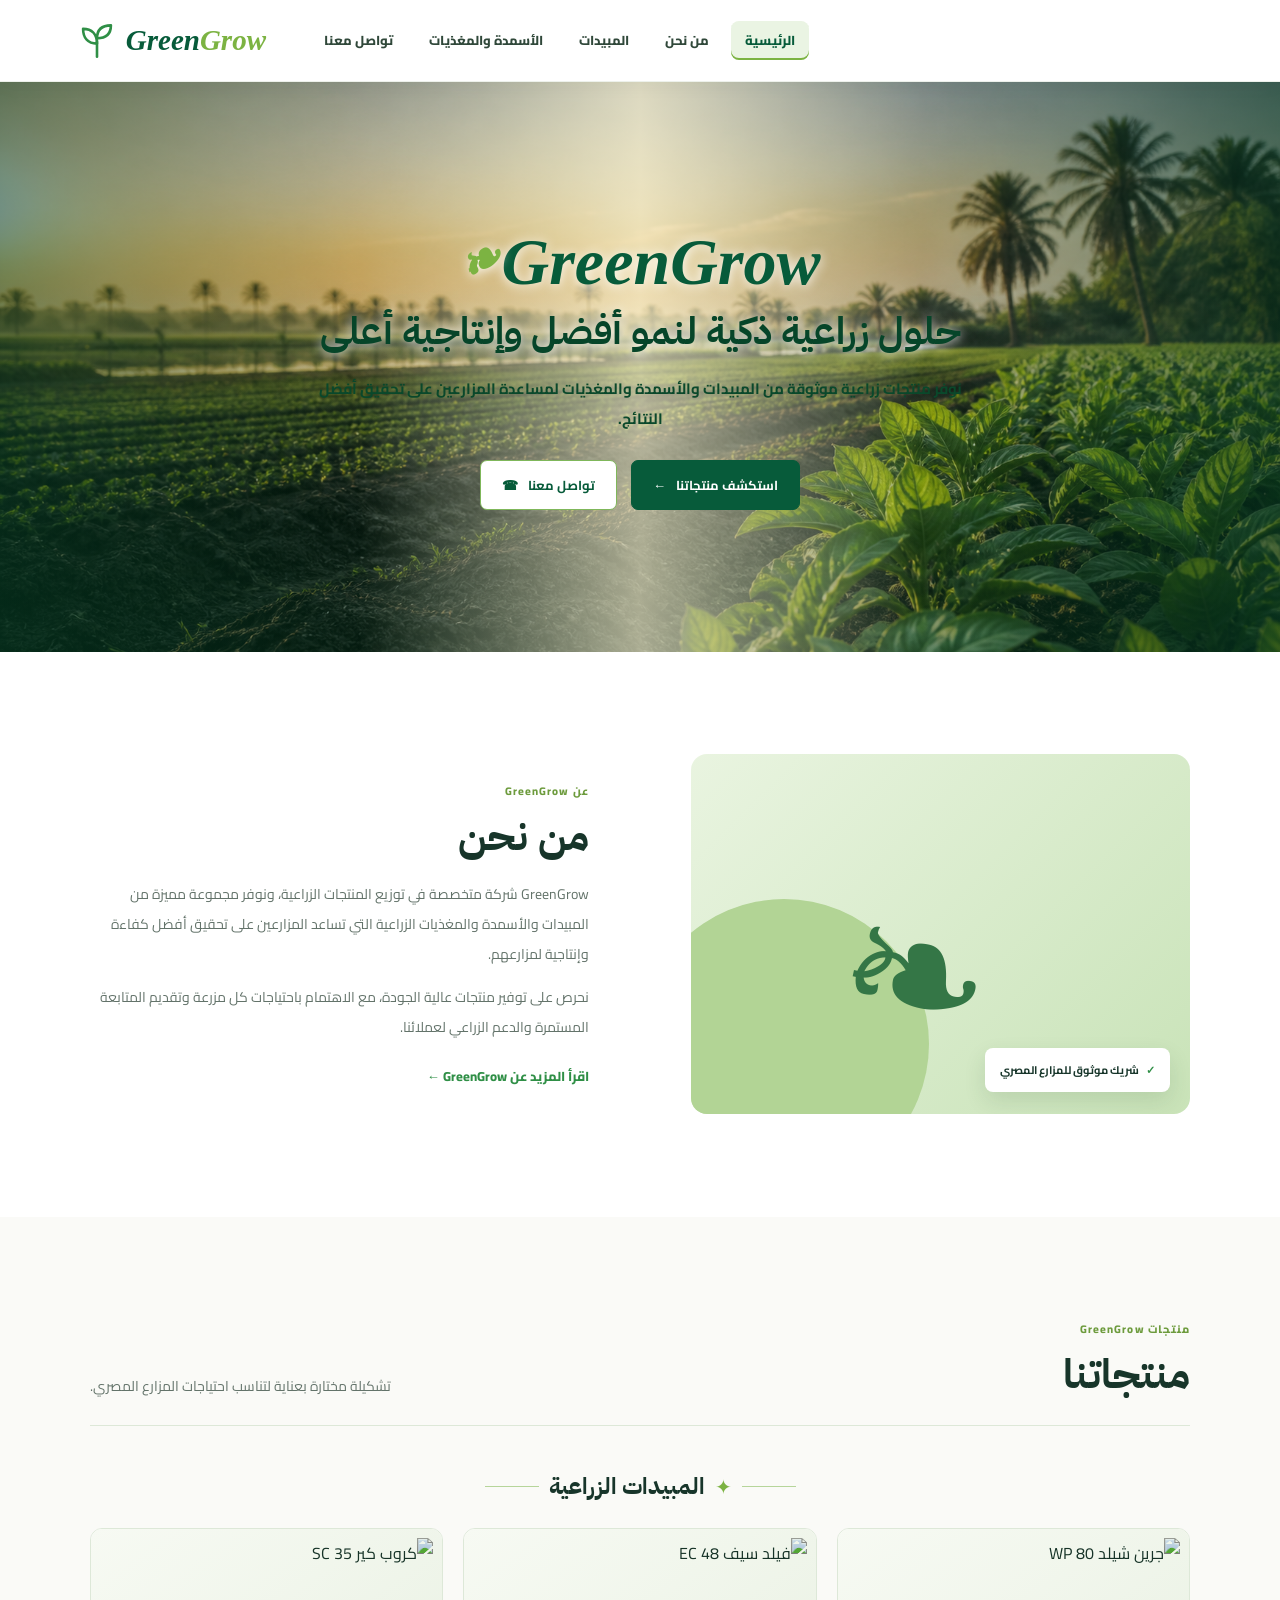
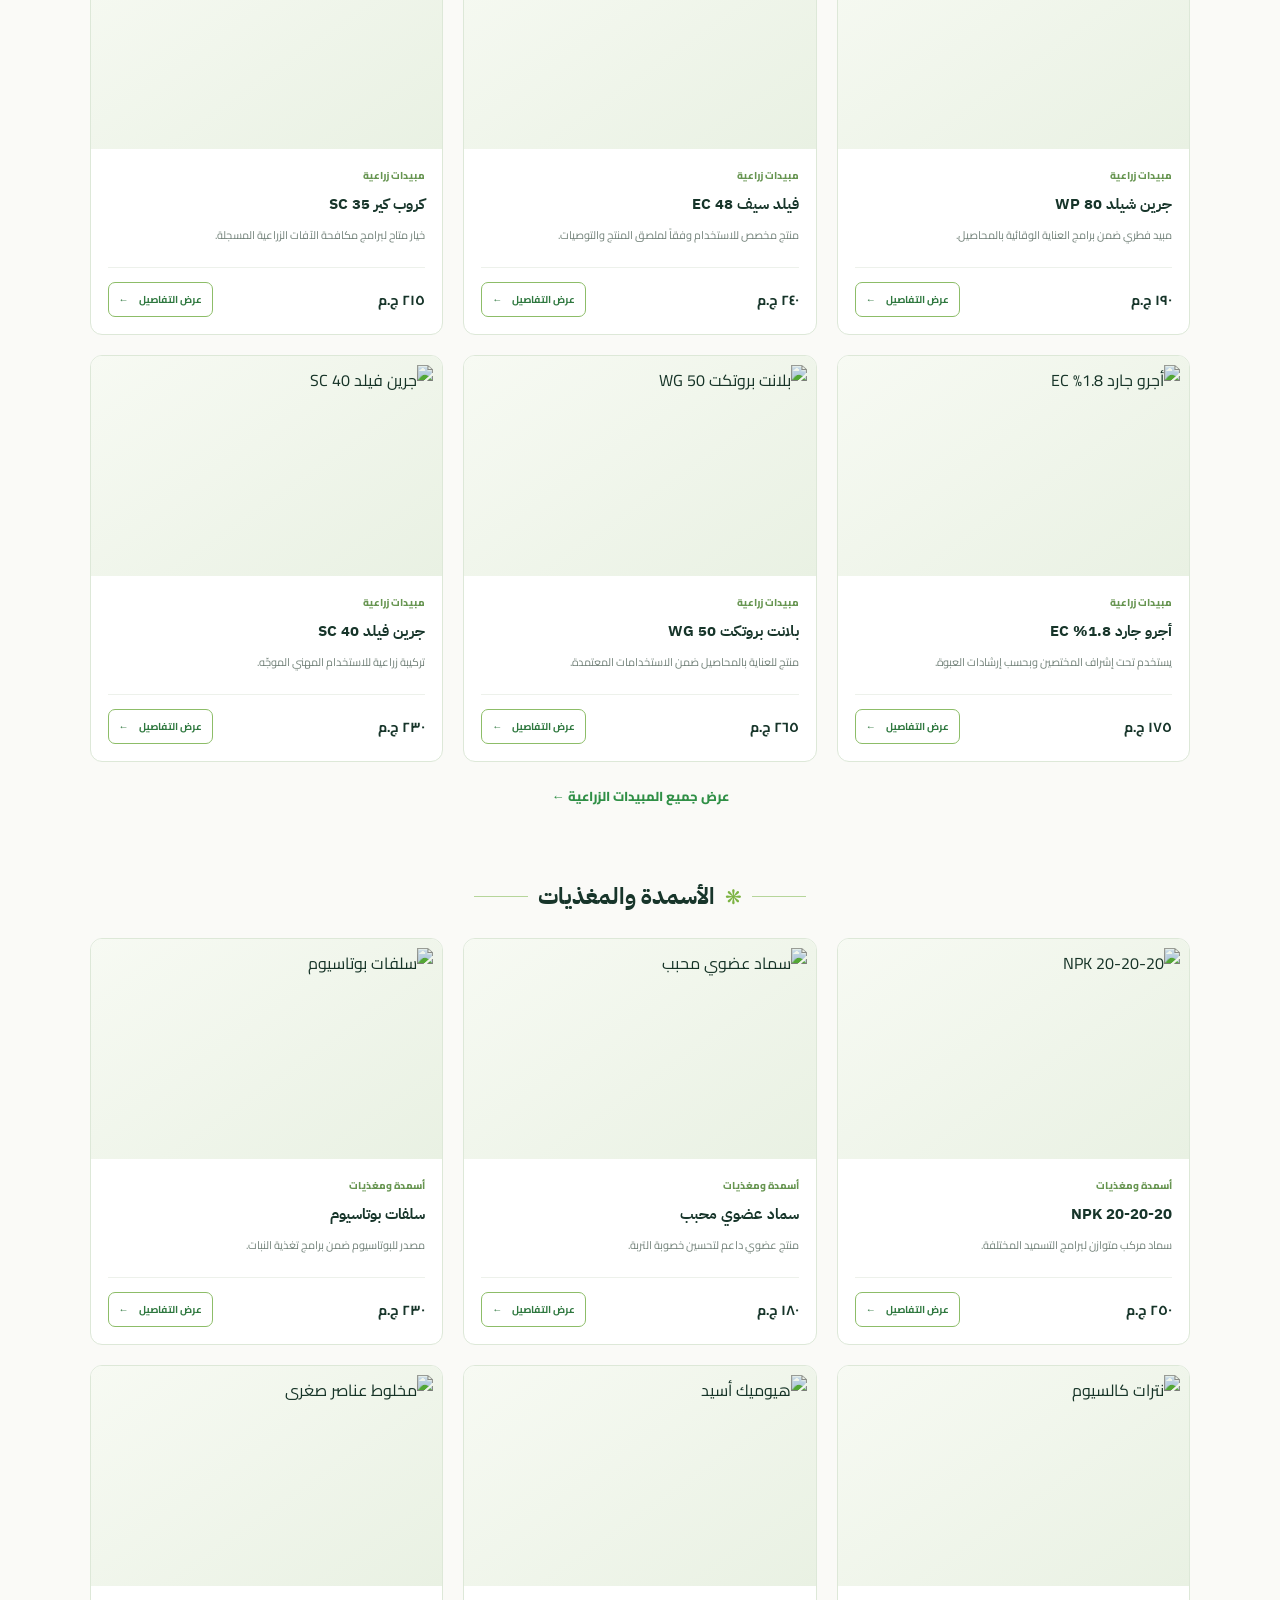
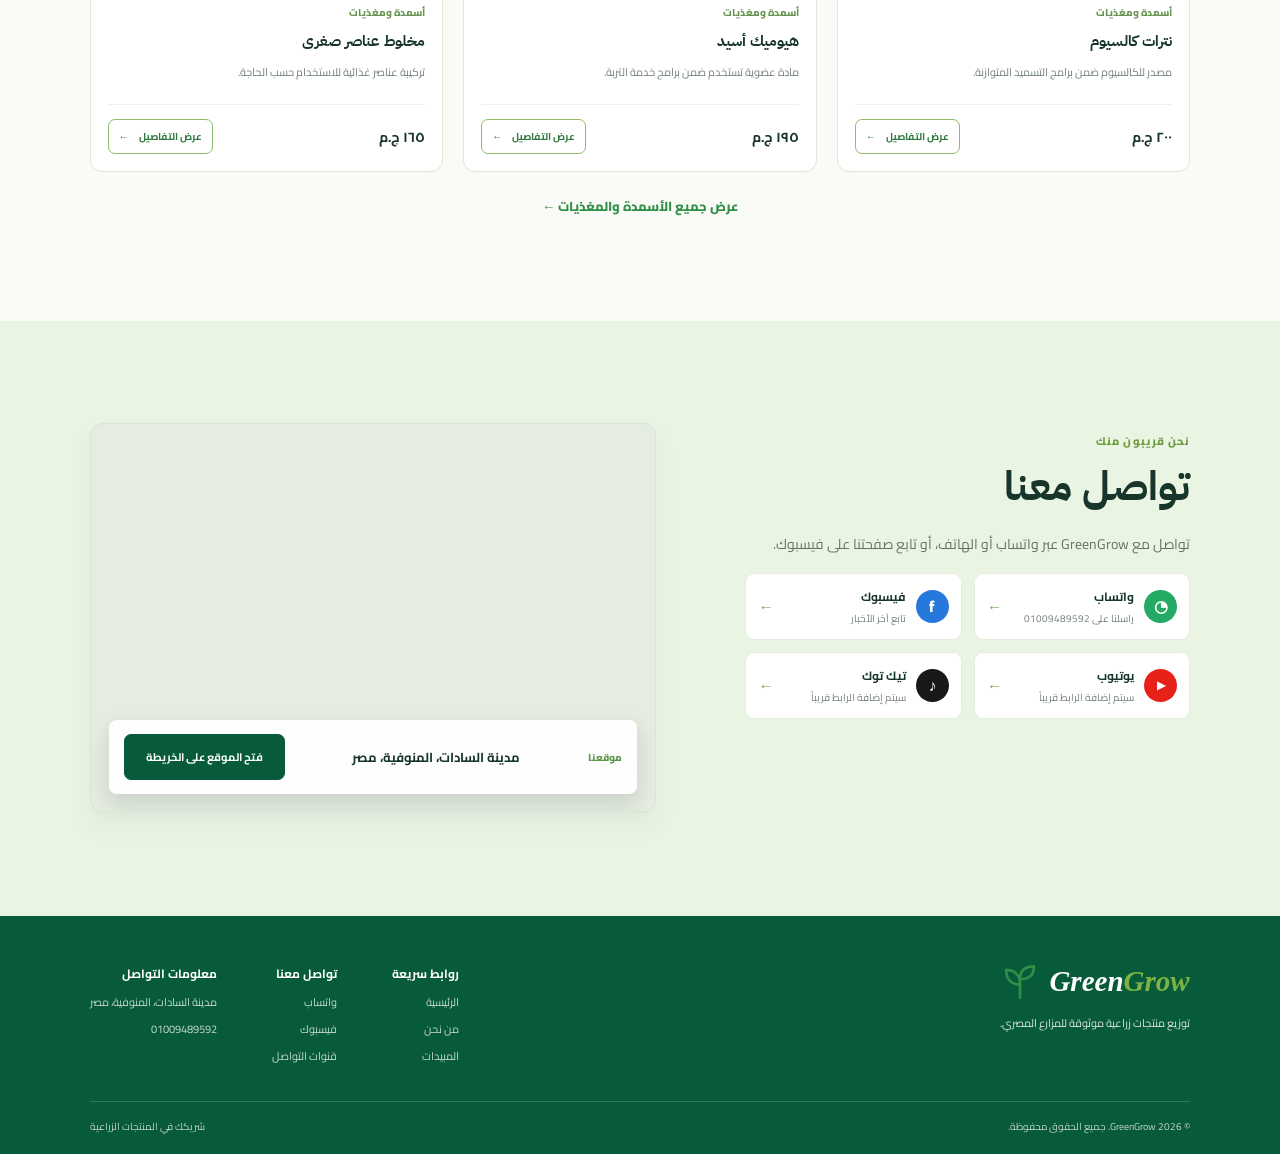
==== index.html @ 561675c6 "Add files via upload" ====
<!doctype html>
<html lang="ar" dir="rtl">
<head>
  <meta charset="UTF-8" /><meta name="viewport" content="width=device-width, initial-scale=1.0" />
  <title>GreenGrow | حلول زراعية موثوقة</title>
  <link rel="preconnect" href="https://fonts.googleapis.com" /><link rel="preconnect" href="https://fonts.gstatic.com" crossorigin />
  <link href="https://fonts.googleapis.com/css2?family=Cairo:wght@400;500;600;700;800&family=IBM+Plex+Sans+Arabic:wght@600;700&display=swap" rel="stylesheet" />
  <link rel="stylesheet" href="styles.css" />
</head>
<body>
  <header class="site-header" id="home">
    <a class="logo" href="#home" aria-label="GreenGrow الرئيسية"><svg viewBox="0 0 46 46" aria-hidden="true"><path d="M23 41V23"/><path d="M23 26C12 26 7 19 7 9c10 0 16 6 16 17Z"/><path d="M23 20c0-10 6-15 16-15 0 10-6 15-16 15Z"/></svg><span>Green<span>Grow</span></span></a>
    <nav id="mainNav" aria-label="التنقل الرئيسي"><a href="index.html">الرئيسية</a><a href="about.html">من نحن</a><a href="pesticides.html">المبيدات</a><a href="fertilizers.html">الأسمدة والمغذيات</a><a href="contact.html">تواصل معنا</a></nav>
    <button class="menu-toggle" id="menuToggle" aria-label="فتح القائمة" aria-expanded="false"><i></i><i></i><i></i></button>
  </header>

  <main>
    <section class="hero" aria-labelledby="heroTitle"><div class="hero-overlay"></div><div class="hero-content"><div class="hero-brand"><span>❧</span><bdi>GreenGrow</bdi></div><h1 id="heroTitle">حلول زراعية ذكية لنمو أفضل وإنتاجية أعلى</h1><p>نوفر منتجات زراعية موثوقة من المبيدات والأسمدة والمغذيات لمساعدة المزارعين على تحقيق أفضل النتائج.</p><div class="hero-actions"><a class="primary-button" href="#products">استكشف منتجاتنا <span>←</span></a><a class="secondary-button" href="#contact">تواصل معنا <span>☎</span></a></div></div></section>

    <section class="about section" id="about"><div class="about-art"><div class="circle"></div><div class="plant-icon">❧</div><div class="about-note"><span>✓</span> شريك موثوق للمزارع المصري</div></div><div class="about-copy"><p class="kicker">عن GreenGrow</p><h2>من نحن</h2><p>GreenGrow شركة متخصصة في توزيع المنتجات الزراعية، ونوفر مجموعة مميزة من المبيدات والأسمدة والمغذيات الزراعية التي تساعد المزارعين على تحقيق أفضل كفاءة وإنتاجية لمزارعهم.</p><p>نحرص على توفير منتجات عالية الجودة، مع الاهتمام باحتياجات كل مزرعة وتقديم المتابعة المستمرة والدعم الزراعي لعملائنا.</p><a class="inline-link" href="about.html">اقرأ المزيد عن GreenGrow ←</a></div></section>

    <section class="products section" id="products"><div class="section-intro"><div><p class="kicker">منتجات GreenGrow</p><h2>منتجاتنا</h2></div><p>تشكيلة مختارة بعناية لتناسب احتياجات المزارع المصري.</p></div>
      <div class="category-title" id="pesticides"><span class="title-mark">✦</span><div><h3>المبيدات الزراعية</h3><p>خيارات متاحة للعناية بالمحاصيل ضمن الاستخدامات المسجلة.</p></div></div><div class="product-grid" id="pesticideGrid"></div><a class="category-link" href="pesticides.html">عرض جميع المبيدات الزراعية ←</a>
      <div class="category-title fertilizer-title" id="fertilizers"><span class="title-mark">❋</span><div><h3>الأسمدة والمغذيات</h3><p>منتجات لتغذية النبات ودعم برامج التسميد.</p></div></div><div class="product-grid" id="fertilizerGrid"></div><a class="category-link" href="fertilizers.html">عرض جميع الأسمدة والمغذيات ←</a>
    </section>

    <section class="contact section" id="contact"><div class="contact-copy"><p class="kicker">نحن قريبون منك</p><h2>تواصل معنا</h2><p>تواصل مع GreenGrow عبر واتساب أو الهاتف، أو تابع صفحتنا على فيسبوك.</p><div class="social-list"><a href="https://wa.me/201009489592" target="_blank" rel="noopener" aria-label="واتساب"><span class="social-icon whatsapp">◔</span><div><strong>واتساب</strong><small>راسلنا على 01009489592</small></div><b>←</b></a><a href="https://www.facebook.com/sayed.mahmoud.157897" target="_blank" rel="noopener" aria-label="فيسبوك"><span class="social-icon facebook">f</span><div><strong>فيسبوك</strong><small>تابع آخر الأخبار</small></div><b>←</b></a><a href="contact.html" aria-label="يوتيوب"><span class="social-icon youtube">▶</span><div><strong>يوتيوب</strong><small>سيتم إضافة الرابط قريباً</small></div><b>←</b></a><a href="contact.html" aria-label="تيك توك"><span class="social-icon tiktok">♪</span><div><strong>تيك توك</strong><small>سيتم إضافة الرابط قريباً</small></div><b>←</b></a></div></div>
      <div class="map-wrap"><div class="map-grid"></div><div class="map-pin">●</div><div class="map-card"><span>موقعنا</span><strong>مدينة السادات، المنوفية، مصر</strong><a href="https://maps.app.goo.gl/howxdxTs5r5gGwE48" target="_blank" rel="noopener">عرض موقعنا على الخريطة ←</a></div></div>
    </section>
  </main>
  <footer><div class="footer-main"><div><a class="logo logo-footer" href="#home"><svg viewBox="0 0 46 46" aria-hidden="true"><path d="M23 41V23"/><path d="M23 26C12 26 7 19 7 9c10 0 16 6 16 17Z"/><path d="M23 20c0-10 6-15 16-15 0 10-6 15-16 15Z"/></svg><span>Green<span>Grow</span></span></a><p>توزيع منتجات زراعية موثوقة للمزارع المصري.</p></div><div class="footer-links"><div><strong>روابط سريعة</strong><a href="index.html">الرئيسية</a><a href="about.html">من نحن</a><a href="pesticides.html">المبيدات</a></div><div><strong>تواصل معنا</strong><a href="https://wa.me/201009489592" target="_blank" rel="noopener">واتساب</a><a href="https://www.facebook.com/sayed.mahmoud.157897" target="_blank" rel="noopener">فيسبوك</a><a href="contact.html">قنوات التواصل</a></div><div><strong>معلومات التواصل</strong><span>مدينة السادات، المنوفية، مصر</span><a href="tel:01009489592">01009489592</a></div></div></div><div class="footer-bottom">© 2026 GreenGrow. جميع الحقوق محفوظة.<span>شريكك في المنتجات الزراعية</span></div></footer>
  <script src="app.js"></script>
</body></html>
---- styles.css ----
:root{--primary:#075B3A;--secondary:#2F8F46;--accent:#7CB342;--light:#EAF4E3;--bg:#FAFAF7;--text:#17352A;--muted:#63736A;--border:#DDE8D8;--white:#fff}*{box-sizing:border-box}html{scroll-behavior:smooth}body{margin:0;background:var(--bg);color:var(--text);font-family:Cairo,sans-serif;overflow-x:hidden}.site-header{position:sticky;top:0;z-index:30;display:flex;direction:ltr;align-items:center;min-height:82px;padding:0 clamp(20px,6vw,92px);background:#fff;border-bottom:1px solid #edf1eb;box-shadow:0 4px 18px #12381b0a}.logo{display:flex;direction:ltr;align-items:center;gap:9px;flex-shrink:0;color:var(--primary);font:700 29px Georgia,serif;font-style:italic;text-decoration:none}.logo>span>span{color:var(--accent)}.logo svg{width:40px;height:40px;fill:none;stroke:var(--secondary);stroke-width:3;stroke-linecap:round;stroke-linejoin:round}nav{display:flex;direction:rtl;align-items:center;gap:8px;margin-right:auto;margin-left:44px}nav a{display:block;padding:10px 14px;border-radius:8px;color:#30483a;text-decoration:none;font-size:13px;font-weight:800;white-space:nowrap;line-height:1.5;transition:background .2s ease,color .2s ease,box-shadow .2s ease}nav a:hover,nav a.active{background:var(--light);color:var(--primary);box-shadow:inset 0 -2px 0 var(--accent)}.menu-toggle{display:none;margin-right:auto;border:0;background:transparent;padding:8px;cursor:pointer}.menu-toggle i{display:block;width:25px;height:2px;margin:5px;background:var(--primary)}.hero{min-height:570px;position:relative;isolation:isolate;display:grid;place-items:center;padding:72px 20px;background:url('hero-field.png') center/cover no-repeat;text-align:center}.hero-overlay{position:absolute;inset:0;z-index:-1;background:linear-gradient(90deg,#063b238f 0%,#0f452322 28%,#fff9d6a8 50%,#0f452322 72%,#063b238f 100%),linear-gradient(0deg,#063b2354,transparent 65%)}.hero-content{max-width:790px}.hero-brand{display:flex;direction:ltr;align-items:center;justify-content:center;color:var(--primary);font:700 66px Georgia,serif;font-style:italic;text-shadow:0 1px 12px #fff;margin-bottom:4px}.hero-brand span{font-size:50px;line-height:1;color:var(--accent);transform:rotate(-28deg)}h1,h2,h3,h4{font-family:"IBM Plex Sans Arabic",Cairo,sans-serif}.hero h1{max-width:720px;margin:0 auto;color:#064529;font-size:clamp(28px,3vw,39px);line-height:1.45;text-shadow:0 1px 12px #ffffff}.hero p{max-width:650px;margin:14px auto 26px;color:#0a482b;font-size:15px;line-height:2;font-weight:700}.hero-actions{display:flex;flex-wrap:wrap;justify-content:center;gap:14px}.primary-button,.secondary-button,.detail-button,.map-button{display:inline-flex;align-items:center;justify-content:center;gap:10px;border-radius:7px;padding:12px 21px;font:700 13px Cairo,sans-serif;text-decoration:none;transition:transform .2s ease,background .2s ease,box-shadow .2s ease}.primary-button,.map-button{background:var(--primary);color:#fff;border:1px solid var(--primary)}.primary-button:hover,.map-button:hover{background:var(--secondary);border-color:var(--secondary);transform:translateY(-2px);box-shadow:0 8px 18px #075b3a29}.secondary-button{background:#fff;color:var(--primary);border:1px solid #7fb75a}.secondary-button:hover{background:var(--light)}.section{padding:clamp(62px,8vw,105px) clamp(20px,7vw,106px)}.about{display:grid;grid-template-columns:minmax(0,1fr) minmax(0,1fr);gap:clamp(36px,8vw,120px);align-items:center;background:#fff}.about-art{height:360px;position:relative;overflow:hidden;border-radius:16px;background:linear-gradient(135deg,#e9f4e0,#c9e3b8)}.circle{position:absolute;width:290px;height:290px;bottom:-75px;left:-52px;border-radius:50%;background:#b2d495}.plant-icon{position:absolute;top:48px;left:30%;color:#347646;font-size:180px;transform:rotate(12deg)}.about-note{position:absolute;right:20px;bottom:22px;padding:12px 15px;border-radius:8px;background:#fff;box-shadow:0 9px 22px #1c43201f;font-size:11px;font-weight:700}.about-note span{color:var(--secondary);margin-left:5px}.kicker{margin:0 0 9px;color:#6d9b3d;font-size:11px;font-weight:800;letter-spacing:.1em}.about h2,.section-intro h2,.contact h2{margin:0 0 16px;font-size:clamp(32px,3.2vw,43px);line-height:1.3}.about-copy{max-width:600px}.about-copy>p:not(.kicker),.section-intro>p,.contact-copy>p:not(.kicker){margin:0 0 13px;color:var(--muted);font-size:14px;line-height:2.15}.inline-link,.category-link{display:block;width:max-content;margin-top:22px;color:var(--secondary);font-size:13px;font-weight:800;text-decoration:none}.products{background:var(--bg)}.section-intro{display:flex;align-items:end;justify-content:space-between;gap:35px;padding-bottom:24px;margin-bottom:42px;border-bottom:1px solid var(--border)}.section-intro h2{margin:0}.section-intro>p{max-width:360px;margin:0}.category-title{display:flex;align-items:center;justify-content:center;gap:10px;margin:0 0 23px;text-align:center}.category-title:before,.category-title:after{content:"";width:54px;height:1px;background:#b6d59a}.title-mark{color:var(--accent);font-size:20px}.category-title h3{margin:0;font-size:23px}.category-title p{display:none}.fertilizer-title{margin-top:70px}.product-grid{display:grid;grid-template-columns:repeat(3,minmax(0,1fr));gap:20px}.product-card{height:100%;display:flex;flex-direction:column;overflow:hidden;border:1px solid var(--border);border-radius:12px;background:#fff;transition:transform .2s ease,box-shadow .2s ease}.product-card:hover{transform:translateY(-4px);box-shadow:0 15px 34px #17352a16}.product-visual{height:220px;flex:0 0 220px;display:grid;place-items:center;overflow:hidden;background:linear-gradient(145deg,#f7faf3,#e9f1e3)}.product-visual img{display:block;width:100%;height:100%;padding:9px;object-fit:contain;mix-blend-mode:multiply;transition:transform .2s ease}.product-card:hover .product-visual img{transform:scale(1.035)}.product-content{flex:1;display:flex;flex-direction:column;padding:17px}.product-content small{color:#679551;font-size:10px;font-weight:800}.product-content h4{min-height:27px;margin:7px 0 6px;font-size:15px;line-height:1.7}.product-content p{min-height:42px;margin:0;color:#718078;font-size:11px;line-height:1.85}.product-footer{display:flex;align-items:center;justify-content:space-between;gap:10px;margin-top:auto;padding-top:14px;border-top:1px solid #edf1eb}.product-footer strong{font-size:14px;white-space:nowrap}.detail-button{padding:7px 10px;border:1px solid #8dbd68;background:#fff;color:#2f783f;font-size:10px;white-space:nowrap}.detail-button:hover{background:var(--light)}.category-link{margin:22px auto 0}.contact{display:grid;grid-template-columns:minmax(0,.88fr) minmax(0,1.12fr);gap:clamp(36px,7vw,100px);align-items:stretch;background:var(--light)}.contact-copy{padding:8px 0}.social-list{display:grid;grid-template-columns:1fr 1fr;gap:12px}.social-list a,.social-list-placeholder{display:flex;align-items:center;gap:10px;min-height:64px;padding:11px 12px;border:1px solid #e5ede1;border-radius:9px;background:#fff;color:var(--text);text-decoration:none;transition:transform .2s ease,box-shadow .2s ease}.social-list a:hover{transform:translateY(-2px);box-shadow:0 8px 18px #16432616}.social-list div,.social-list-placeholder div{display:grid;gap:1px;flex:1}.social-list strong,.social-list-placeholder strong{font-size:12px}.social-list small,.social-list-placeholder small{font-size:10px;color:#758179}.social-list b{color:#74a760;font-size:15px}.social-icon{width:33px;height:33px;flex:0 0 33px;display:grid;place-items:center;border-radius:50%;color:#fff;font-size:16px;font-weight:800}.whatsapp{background:#25aa65}.facebook{background:#2678dd}.youtube{background:#e62118;font-size:11px}.tiktok{background:#181818}.phone{background:#356d51}.social-list-placeholder{opacity:.76}.map-wrap{position:relative;min-height:390px;overflow:hidden;border:1px solid #d7e6d0;border-radius:13px;background:#e5ece1;box-shadow:0 12px 26px #17352a0d}.map-wrap iframe{position:absolute;inset:0;width:100%;height:100%;border:0;filter:saturate(.82) contrast(.96)}.map-grid,.map-pin{display:none}.map-card{position:absolute;z-index:1;right:18px;bottom:18px;left:18px;display:flex;align-items:center;justify-content:space-between;gap:14px;padding:14px 15px;border-radius:8px;background:#fffffff0;box-shadow:0 9px 22px #17352a24}.map-card span{display:block;color:#5d9547;font-size:10px;font-weight:800}.map-card strong{display:block;font-size:13px}.map-card a{font-size:11px;white-space:nowrap}.page-hero{padding:70px 7%;background:#eff6e8;text-align:center}.page-hero h1{margin:0;font-size:42px}.page-hero p{margin:10px auto 0;color:var(--muted);font-size:13px}.catalog{min-height:500px}.about-page{min-height:510px}.contact-page{min-height:520px}footer{padding:46px clamp(20px,7vw,106px) 18px;background:var(--primary);color:#dce9dd}.footer-main{display:flex;justify-content:space-between;gap:45px;padding-bottom:35px}.logo-footer{color:#fff}.footer-main>div:first-child>p{font-size:11px}.footer-links{display:flex;gap:55px}.footer-links div{display:flex;flex-direction:column;gap:7px}.footer-links strong{color:#fff;font-size:12px}.footer-links a,.footer-links span{color:#c7d9ca;font-size:11px;text-decoration:none}.footer-bottom{display:flex;justify-content:space-between;padding-top:15px;border-top:1px solid #ffffff2b;color:#c2d5c3;font-size:10px}@media(max-width:960px){nav{gap:3px;margin-left:18px}.product-grid{grid-template-columns:repeat(2,minmax(0,1fr))}.section{padding-right:6%;padding-left:6%}}@media(max-width:760px){.site-header{min-height:68px;padding:0 5%}.logo{font-size:25px}.logo svg{width:35px;height:35px}.menu-toggle{display:block}nav{display:none}nav.open{position:absolute;top:68px;right:0;left:0;display:flex;flex-direction:column;align-items:stretch;gap:4px;margin:0;padding:12px 5%;background:#fff;box-shadow:0 12px 22px #17352a14}nav.open a{width:100%;padding:11px 14px}.hero{min-height:510px;padding:52px 6%}.hero-brand{font-size:52px}.hero h1{font-size:30px}.hero p{max-width:520px;font-size:13px;line-height:1.95}.about,.contact{grid-template-columns:1fr;gap:35px}.about-art{height:285px;order:2}.about-copy{order:1}.contact-copy{padding:0}.map-wrap{min-height:350px}.footer-main{flex-direction:column;gap:30px}.footer-links{gap:35px}.section-intro{align-items:start;flex-direction:column;gap:10px}.section-intro>p{max-width:560px}.page-hero{padding:55px 5%}.page-hero h1{font-size:35px}}@media(max-width:430px){.section{padding:55px 5%}.hero{min-height:480px;padding:42px 5%}.hero-brand{font-size:43px}.hero h1{font-size:26px}.hero-actions{gap:9px}.primary-button,.secondary-button{padding:11px 14px;font-size:11px}.product-grid,.social-list{grid-template-columns:1fr}.product-visual{height:205px;flex-basis:205px}.map-card{align-items:flex-start;flex-direction:column}.footer-links{flex-wrap:wrap;gap:25px}.footer-links div{min-width:42%}.footer-bottom{display:block;line-height:2}.footer-bottom span{display:block}}
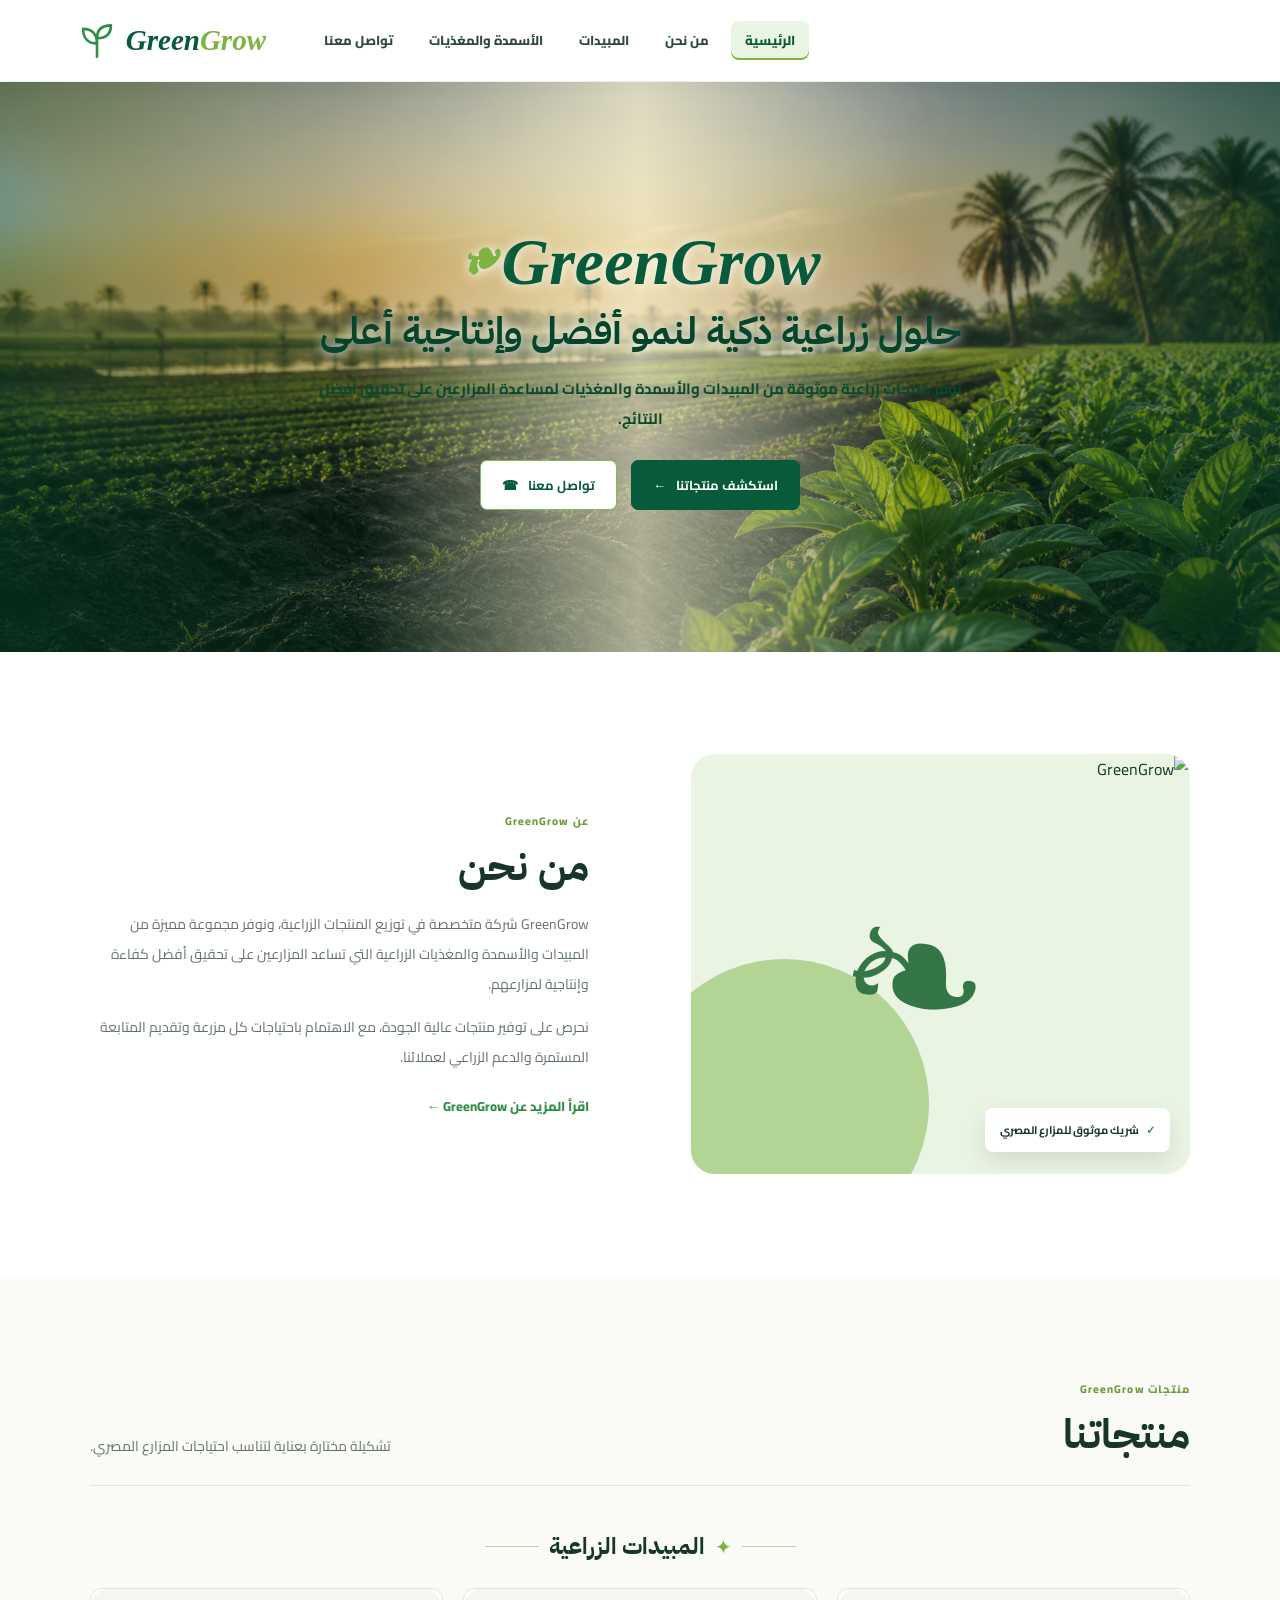
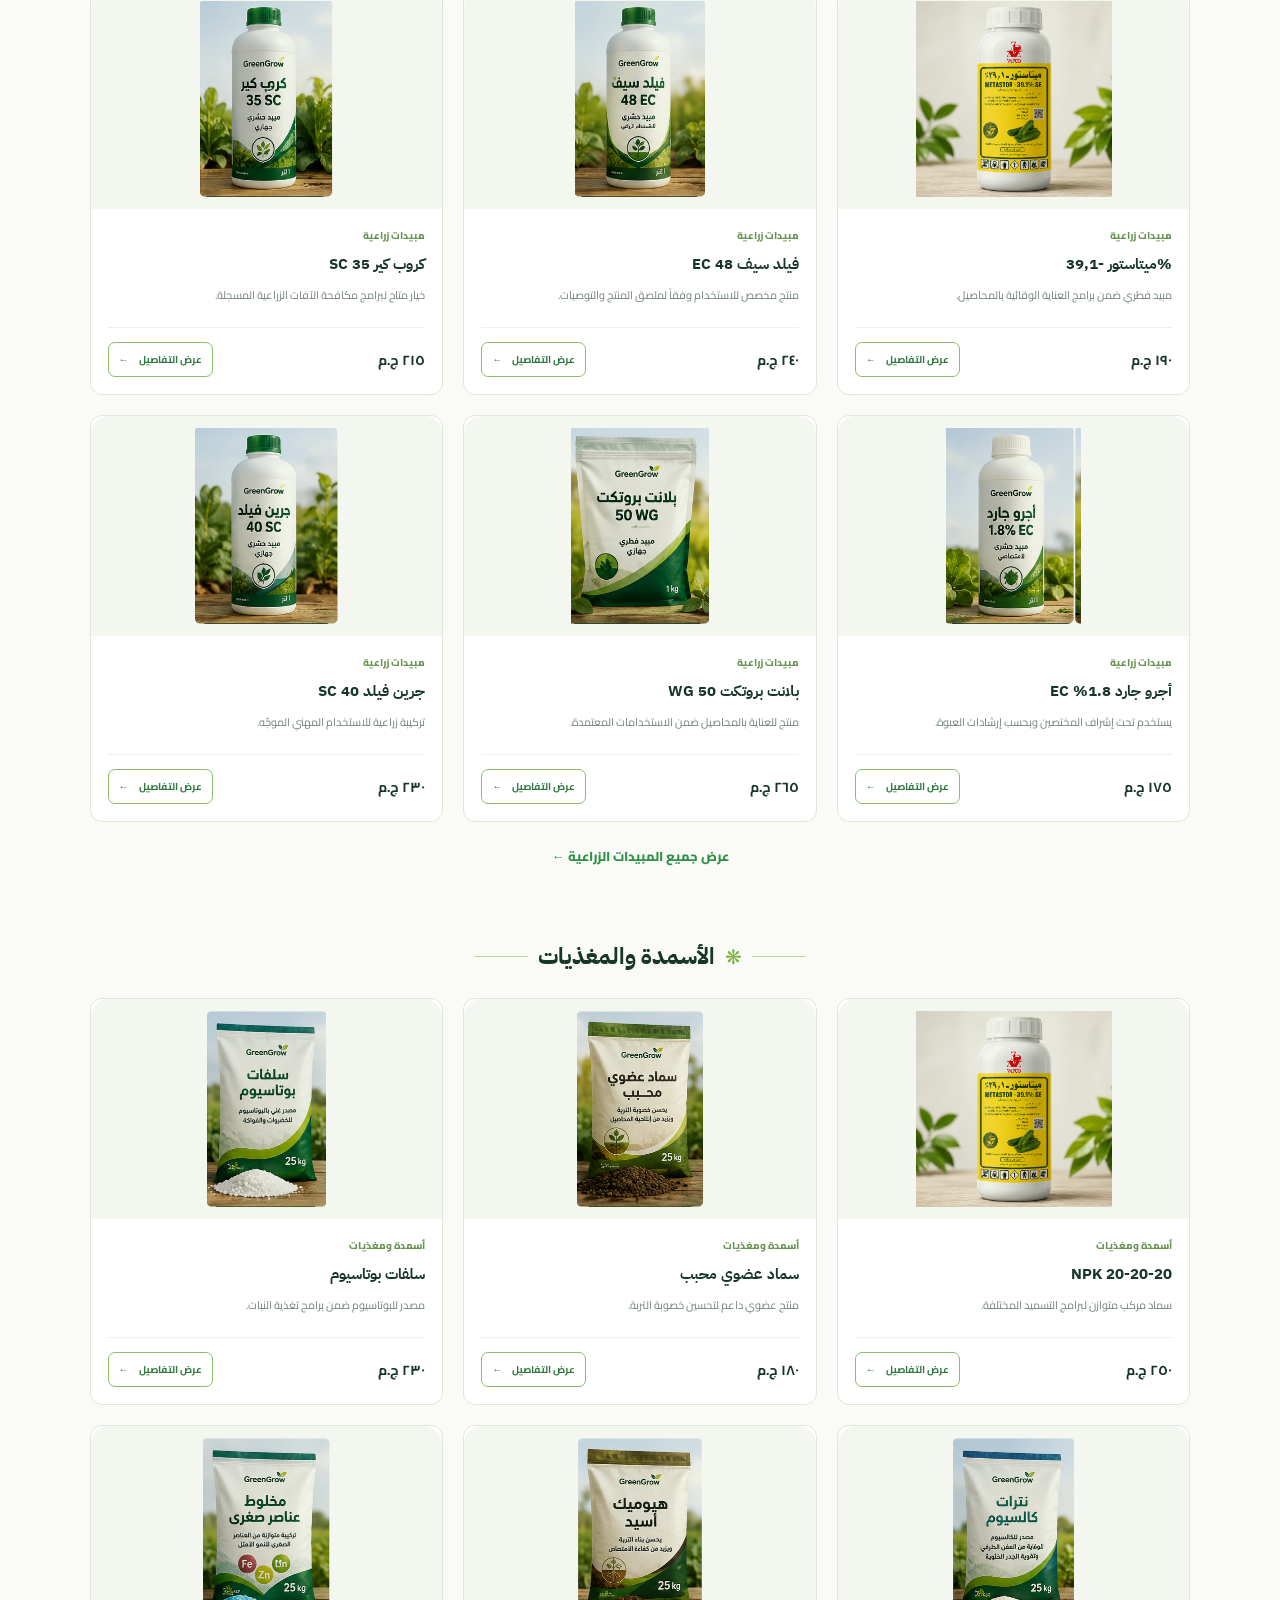
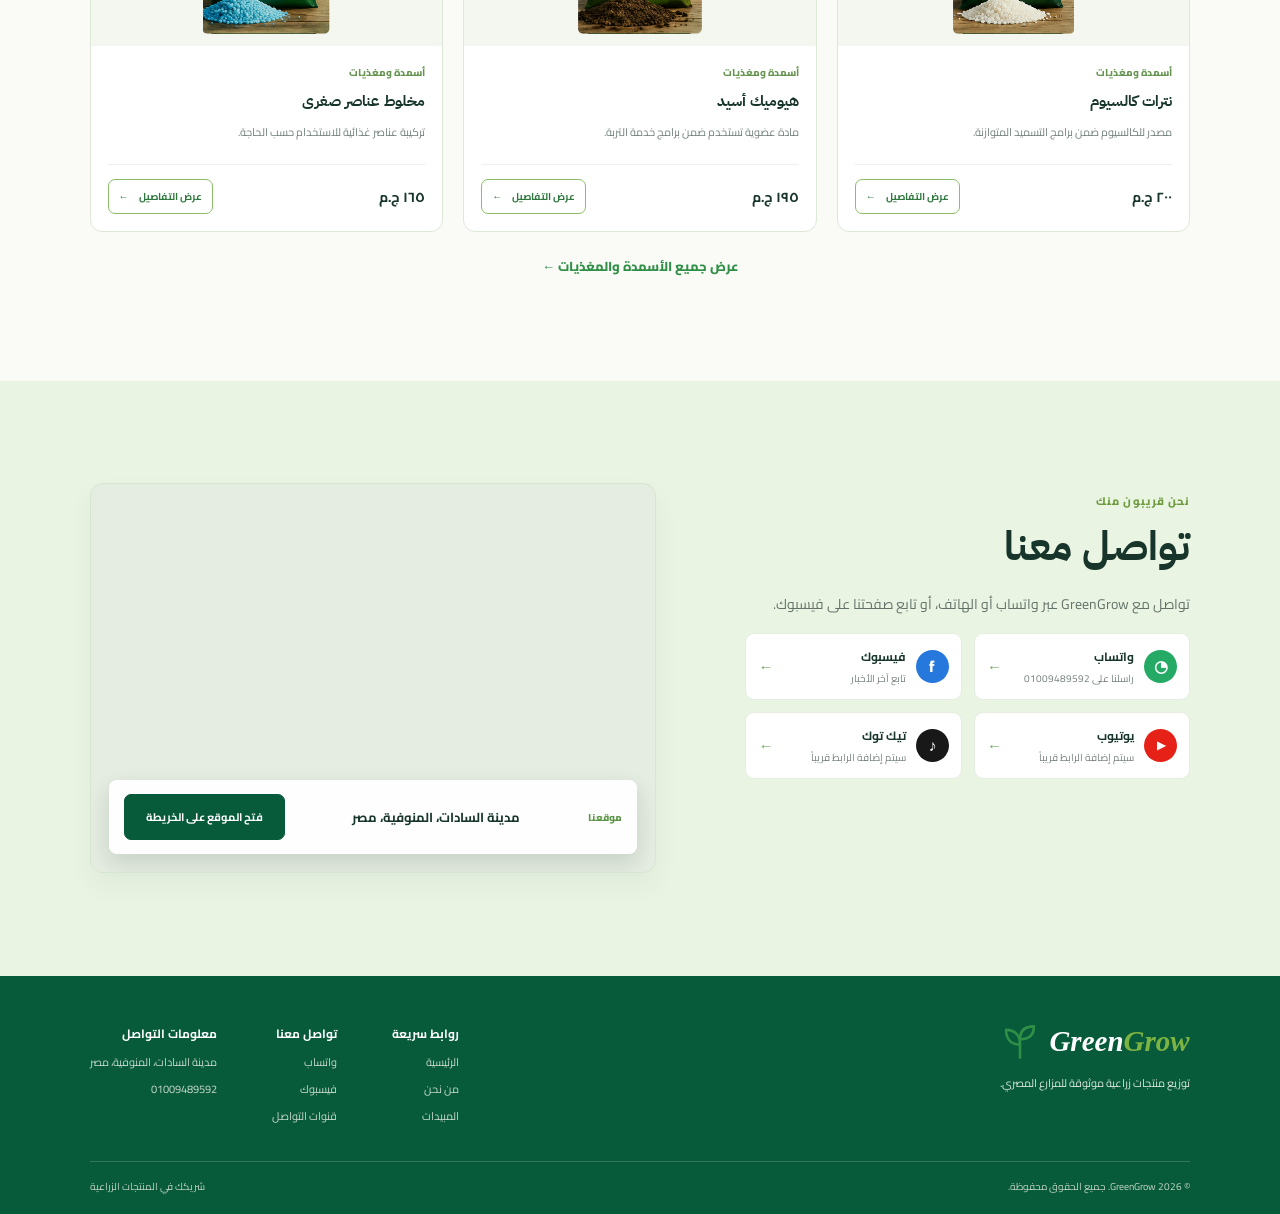
==== commit 1b0ea01a: "Update index.html" ====
--- a/index.html
+++ b/index.html
@@ -17,7 +17,7 @@
   <main>
     <section class="hero" aria-labelledby="heroTitle"><div class="hero-overlay"></div><div class="hero-content"><div class="hero-brand"><span>❧</span><bdi>GreenGrow</bdi></div><h1 id="heroTitle">حلول زراعية ذكية لنمو أفضل وإنتاجية أعلى</h1><p>نوفر منتجات زراعية موثوقة من المبيدات والأسمدة والمغذيات لمساعدة المزارعين على تحقيق أفضل النتائج.</p><div class="hero-actions"><a class="primary-button" href="#products">استكشف منتجاتنا <span>←</span></a><a class="secondary-button" href="#contact">تواصل معنا <span>☎</span></a></div></div></section>
 
-    <section class="about section" id="about"><div class="about-art"><div class="circle"></div><div class="plant-icon">❧</div><div class="about-note"><span>✓</span> شريك موثوق للمزارع المصري</div></div><div class="about-copy"><p class="kicker">عن GreenGrow</p><h2>من نحن</h2><p>GreenGrow شركة متخصصة في توزيع المنتجات الزراعية، ونوفر مجموعة مميزة من المبيدات والأسمدة والمغذيات الزراعية التي تساعد المزارعين على تحقيق أفضل كفاءة وإنتاجية لمزارعهم.</p><p>نحرص على توفير منتجات عالية الجودة، مع الاهتمام باحتياجات كل مزرعة وتقديم المتابعة المستمرة والدعم الزراعي لعملائنا.</p><a class="inline-link" href="about.html">اقرأ المزيد عن GreenGrow ←</a></div></section>
+    <section class="about section" id="about"><div class="about-art"> <img src="assets/about-image.png" alt="GreenGrow"><div class="circle"></div><div class="plant-icon">❧</div><div class="about-note"><span>✓</span> شريك موثوق للمزارع المصري</div></div><div class="about-copy"><p class="kicker">عن GreenGrow</p><h2>من نحن</h2><p>GreenGrow شركة متخصصة في توزيع المنتجات الزراعية، ونوفر مجموعة مميزة من المبيدات والأسمدة والمغذيات الزراعية التي تساعد المزارعين على تحقيق أفضل كفاءة وإنتاجية لمزارعهم.</p><p>نحرص على توفير منتجات عالية الجودة، مع الاهتمام باحتياجات كل مزرعة وتقديم المتابعة المستمرة والدعم الزراعي لعملائنا.</p><a class="inline-link" href="about.html">اقرأ المزيد عن GreenGrow ←</a></div></section>
 
     <section class="products section" id="products"><div class="section-intro"><div><p class="kicker">منتجات GreenGrow</p><h2>منتجاتنا</h2></div><p>تشكيلة مختارة بعناية لتناسب احتياجات المزارع المصري.</p></div>
       <div class="category-title" id="pesticides"><span class="title-mark">✦</span><div><h3>المبيدات الزراعية</h3><p>خيارات متاحة للعناية بالمحاصيل ضمن الاستخدامات المسجلة.</p></div></div><div class="product-grid" id="pesticideGrid"></div><a class="category-link" href="pesticides.html">عرض جميع المبيدات الزراعية ←</a>
--- a/styles.css
+++ b/styles.css
@@ -1 +1,127 @@
 :root{--primary:#075B3A;--secondary:#2F8F46;--accent:#7CB342;--light:#EAF4E3;--bg:#FAFAF7;--text:#17352A;--muted:#63736A;--border:#DDE8D8;--white:#fff}*{box-sizing:border-box}html{scroll-behavior:smooth}body{margin:0;background:var(--bg);color:var(--text);font-family:Cairo,sans-serif;overflow-x:hidden}.site-header{position:sticky;top:0;z-index:30;display:flex;direction:ltr;align-items:center;min-height:82px;padding:0 clamp(20px,6vw,92px);background:#fff;border-bottom:1px solid #edf1eb;box-shadow:0 4px 18px #12381b0a}.logo{display:flex;direction:ltr;align-items:center;gap:9px;flex-shrink:0;color:var(--primary);font:700 29px Georgia,serif;font-style:italic;text-decoration:none}.logo>span>span{color:var(--accent)}.logo svg{width:40px;height:40px;fill:none;stroke:var(--secondary);stroke-width:3;stroke-linecap:round;stroke-linejoin:round}nav{display:flex;direction:rtl;align-items:center;gap:8px;margin-right:auto;margin-left:44px}nav a{display:block;padding:10px 14px;border-radius:8px;color:#30483a;text-decoration:none;font-size:13px;font-weight:800;white-space:nowrap;line-height:1.5;transition:background .2s ease,color .2s ease,box-shadow .2s ease}nav a:hover,nav a.active{background:var(--light);color:var(--primary);box-shadow:inset 0 -2px 0 var(--accent)}.menu-toggle{display:none;margin-right:auto;border:0;background:transparent;padding:8px;cursor:pointer}.menu-toggle i{display:block;width:25px;height:2px;margin:5px;background:var(--primary)}.hero{min-height:570px;position:relative;isolation:isolate;display:grid;place-items:center;padding:72px 20px;background:url('hero-field.png') center/cover no-repeat;text-align:center}.hero-overlay{position:absolute;inset:0;z-index:-1;background:linear-gradient(90deg,#063b238f 0%,#0f452322 28%,#fff9d6a8 50%,#0f452322 72%,#063b238f 100%),linear-gradient(0deg,#063b2354,transparent 65%)}.hero-content{max-width:790px}.hero-brand{display:flex;direction:ltr;align-items:center;justify-content:center;color:var(--primary);font:700 66px Georgia,serif;font-style:italic;text-shadow:0 1px 12px #fff;margin-bottom:4px}.hero-brand span{font-size:50px;line-height:1;color:var(--accent);transform:rotate(-28deg)}h1,h2,h3,h4{font-family:"IBM Plex Sans Arabic",Cairo,sans-serif}.hero h1{max-width:720px;margin:0 auto;color:#064529;font-size:clamp(28px,3vw,39px);line-height:1.45;text-shadow:0 1px 12px #ffffff}.hero p{max-width:650px;margin:14px auto 26px;color:#0a482b;font-size:15px;line-height:2;font-weight:700}.hero-actions{display:flex;flex-wrap:wrap;justify-content:center;gap:14px}.primary-button,.secondary-button,.detail-button,.map-button{display:inline-flex;align-items:center;justify-content:center;gap:10px;border-radius:7px;padding:12px 21px;font:700 13px Cairo,sans-serif;text-decoration:none;transition:transform .2s ease,background .2s ease,box-shadow .2s ease}.primary-button,.map-button{background:var(--primary);color:#fff;border:1px solid var(--primary)}.primary-button:hover,.map-button:hover{background:var(--secondary);border-color:var(--secondary);transform:translateY(-2px);box-shadow:0 8px 18px #075b3a29}.secondary-button{background:#fff;color:var(--primary);border:1px solid #7fb75a}.secondary-button:hover{background:var(--light)}.section{padding:clamp(62px,8vw,105px) clamp(20px,7vw,106px)}.about{display:grid;grid-template-columns:minmax(0,1fr) minmax(0,1fr);gap:clamp(36px,8vw,120px);align-items:center;background:#fff}.about-art{height:360px;position:relative;overflow:hidden;border-radius:16px;background:linear-gradient(135deg,#e9f4e0,#c9e3b8)}.circle{position:absolute;width:290px;height:290px;bottom:-75px;left:-52px;border-radius:50%;background:#b2d495}.plant-icon{position:absolute;top:48px;left:30%;color:#347646;font-size:180px;transform:rotate(12deg)}.about-note{position:absolute;right:20px;bottom:22px;padding:12px 15px;border-radius:8px;background:#fff;box-shadow:0 9px 22px #1c43201f;font-size:11px;font-weight:700}.about-note span{color:var(--secondary);margin-left:5px}.kicker{margin:0 0 9px;color:#6d9b3d;font-size:11px;font-weight:800;letter-spacing:.1em}.about h2,.section-intro h2,.contact h2{margin:0 0 16px;font-size:clamp(32px,3.2vw,43px);line-height:1.3}.about-copy{max-width:600px}.about-copy>p:not(.kicker),.section-intro>p,.contact-copy>p:not(.kicker){margin:0 0 13px;color:var(--muted);font-size:14px;line-height:2.15}.inline-link,.category-link{display:block;width:max-content;margin-top:22px;color:var(--secondary);font-size:13px;font-weight:800;text-decoration:none}.products{background:var(--bg)}.section-intro{display:flex;align-items:end;justify-content:space-between;gap:35px;padding-bottom:24px;margin-bottom:42px;border-bottom:1px solid var(--border)}.section-intro h2{margin:0}.section-intro>p{max-width:360px;margin:0}.category-title{display:flex;align-items:center;justify-content:center;gap:10px;margin:0 0 23px;text-align:center}.category-title:before,.category-title:after{content:"";width:54px;height:1px;background:#b6d59a}.title-mark{color:var(--accent);font-size:20px}.category-title h3{margin:0;font-size:23px}.category-title p{display:none}.fertilizer-title{margin-top:70px}.product-grid{display:grid;grid-template-columns:repeat(3,minmax(0,1fr));gap:20px}.product-card{height:100%;display:flex;flex-direction:column;overflow:hidden;border:1px solid var(--border);border-radius:12px;background:#fff;transition:transform .2s ease,box-shadow .2s ease}.product-card:hover{transform:translateY(-4px);box-shadow:0 15px 34px #17352a16}.product-visual{height:220px;flex:0 0 220px;display:grid;place-items:center;overflow:hidden;background:linear-gradient(145deg,#f7faf3,#e9f1e3)}.product-visual img{display:block;width:100%;height:100%;padding:9px;object-fit:contain;mix-blend-mode:multiply;transition:transform .2s ease}.product-card:hover .product-visual img{transform:scale(1.035)}.product-content{flex:1;display:flex;flex-direction:column;padding:17px}.product-content small{color:#679551;font-size:10px;font-weight:800}.product-content h4{min-height:27px;margin:7px 0 6px;font-size:15px;line-height:1.7}.product-content p{min-height:42px;margin:0;color:#718078;font-size:11px;line-height:1.85}.product-footer{display:flex;align-items:center;justify-content:space-between;gap:10px;margin-top:auto;padding-top:14px;border-top:1px solid #edf1eb}.product-footer strong{font-size:14px;white-space:nowrap}.detail-button{padding:7px 10px;border:1px solid #8dbd68;background:#fff;color:#2f783f;font-size:10px;white-space:nowrap}.detail-button:hover{background:var(--light)}.category-link{margin:22px auto 0}.contact{display:grid;grid-template-columns:minmax(0,.88fr) minmax(0,1.12fr);gap:clamp(36px,7vw,100px);align-items:stretch;background:var(--light)}.contact-copy{padding:8px 0}.social-list{display:grid;grid-template-columns:1fr 1fr;gap:12px}.social-list a,.social-list-placeholder{display:flex;align-items:center;gap:10px;min-height:64px;padding:11px 12px;border:1px solid #e5ede1;border-radius:9px;background:#fff;color:var(--text);text-decoration:none;transition:transform .2s ease,box-shadow .2s ease}.social-list a:hover{transform:translateY(-2px);box-shadow:0 8px 18px #16432616}.social-list div,.social-list-placeholder div{display:grid;gap:1px;flex:1}.social-list strong,.social-list-placeholder strong{font-size:12px}.social-list small,.social-list-placeholder small{font-size:10px;color:#758179}.social-list b{color:#74a760;font-size:15px}.social-icon{width:33px;height:33px;flex:0 0 33px;display:grid;place-items:center;border-radius:50%;color:#fff;font-size:16px;font-weight:800}.whatsapp{background:#25aa65}.facebook{background:#2678dd}.youtube{background:#e62118;font-size:11px}.tiktok{background:#181818}.phone{background:#356d51}.social-list-placeholder{opacity:.76}.map-wrap{position:relative;min-height:390px;overflow:hidden;border:1px solid #d7e6d0;border-radius:13px;background:#e5ece1;box-shadow:0 12px 26px #17352a0d}.map-wrap iframe{position:absolute;inset:0;width:100%;height:100%;border:0;filter:saturate(.82) contrast(.96)}.map-grid,.map-pin{display:none}.map-card{position:absolute;z-index:1;right:18px;bottom:18px;left:18px;display:flex;align-items:center;justify-content:space-between;gap:14px;padding:14px 15px;border-radius:8px;background:#fffffff0;box-shadow:0 9px 22px #17352a24}.map-card span{display:block;color:#5d9547;font-size:10px;font-weight:800}.map-card strong{display:block;font-size:13px}.map-card a{font-size:11px;white-space:nowrap}.page-hero{padding:70px 7%;background:#eff6e8;text-align:center}.page-hero h1{margin:0;font-size:42px}.page-hero p{margin:10px auto 0;color:var(--muted);font-size:13px}.catalog{min-height:500px}.about-page{min-height:510px}.contact-page{min-height:520px}footer{padding:46px clamp(20px,7vw,106px) 18px;background:var(--primary);color:#dce9dd}.footer-main{display:flex;justify-content:space-between;gap:45px;padding-bottom:35px}.logo-footer{color:#fff}.footer-main>div:first-child>p{font-size:11px}.footer-links{display:flex;gap:55px}.footer-links div{display:flex;flex-direction:column;gap:7px}.footer-links strong{color:#fff;font-size:12px}.footer-links a,.footer-links span{color:#c7d9ca;font-size:11px;text-decoration:none}.footer-bottom{display:flex;justify-content:space-between;padding-top:15px;border-top:1px solid #ffffff2b;color:#c2d5c3;font-size:10px}@media(max-width:960px){nav{gap:3px;margin-left:18px}.product-grid{grid-template-columns:repeat(2,minmax(0,1fr))}.section{padding-right:6%;padding-left:6%}}@media(max-width:760px){.site-header{min-height:68px;padding:0 5%}.logo{font-size:25px}.logo svg{width:35px;height:35px}.menu-toggle{display:block}nav{display:none}nav.open{position:absolute;top:68px;right:0;left:0;display:flex;flex-direction:column;align-items:stretch;gap:4px;margin:0;padding:12px 5%;background:#fff;box-shadow:0 12px 22px #17352a14}nav.open a{width:100%;padding:11px 14px}.hero{min-height:510px;padding:52px 6%}.hero-brand{font-size:52px}.hero h1{font-size:30px}.hero p{max-width:520px;font-size:13px;line-height:1.95}.about,.contact{grid-template-columns:1fr;gap:35px}.about-art{height:285px;order:2}.about-copy{order:1}.contact-copy{padding:0}.map-wrap{min-height:350px}.footer-main{flex-direction:column;gap:30px}.footer-links{gap:35px}.section-intro{align-items:start;flex-direction:column;gap:10px}.section-intro>p{max-width:560px}.page-hero{padding:55px 5%}.page-hero h1{font-size:35px}}@media(max-width:430px){.section{padding:55px 5%}.hero{min-height:480px;padding:42px 5%}.hero-brand{font-size:43px}.hero h1{font-size:26px}.hero-actions{gap:9px}.primary-button,.secondary-button{padding:11px 14px;font-size:11px}.product-grid,.social-list{grid-template-columns:1fr}.product-visual{height:205px;flex-basis:205px}.map-card{align-items:flex-start;flex-direction:column}.footer-links{flex-wrap:wrap;gap:25px}.footer-links div{min-width:42%}.footer-bottom{display:block;line-height:2}.footer-bottom span{display:block}}
+.product-visual {
+    height: 265px;
+    overflow: hidden;
+    background: #f3f7ef;
+    display: flex;
+    align-items: center;
+    justify-content: center;
+}
+
+.product-visual img {
+    width: 100%;
+    height: 100%;
+    object-fit: contain;
+    padding: 12px;
+    box-sizing: border-box;
+    display: block;
+}
+/* ================================
+   Product Images
+================================ */
+
+.product-visual {
+    height: 300px;
+    overflow: hidden;
+    background: #f3f7ef;
+    display: flex;
+    align-items: center;
+    justify-content: center;
+    border-radius: 18px 18px 0 0;
+}
+
+.product-visual img {
+    width: 100%;
+    height: 100%;
+    object-fit: contain;
+    padding: 12px;
+    display: block;
+}
+
+
+/* ================================
+   About Page Image
+================================ */
+
+.about-art {
+    position: relative;
+    overflow: hidden;
+    border-radius: 24px;
+    background: #eaf4e3;
+    min-height: 420px;
+    display: flex;
+    align-items: center;
+    justify-content: center;
+}
+
+.about-art img {
+    width: 100%;
+    height: 420px;
+    object-fit: cover;
+    display: block;
+    border-radius: 24px;
+}
+
+
+/* ================================
+   Mobile
+================================ */
+
+@media (max-width: 700px) {
+
+    .product-visual {
+        height: 250px;
+        border-radius: 14px 14px 0 0;
+    }
+
+    .product-visual img {
+        padding: 8px;
+    }
+
+    .about-art {
+        min-height: 300px;
+        border-radius: 18px;
+    }
+
+    .about-art img {
+        height: 300px;
+        border-radius: 18px;
+        object-fit: cover;
+    }
+    /* About page product image */
+
+.about-art {
+    position: relative;
+    overflow: hidden;
+    border-radius: 24px;
+    background: #eaf4e3;
+    min-height: 420px;
+    display: flex;
+    align-items: center;
+    justify-content: center;
+}
+
+.about-art img {
+    width: 100%;
+    height: 420px;
+    display: block;
+    object-fit: cover;
+    object-position: center;
+    border-radius: 24px;
+}
+
+/* Mobile */
+@media (max-width: 700px) {
+    .about-art {
+        min-height: 300px;
+        border-radius: 18px;
+    }
+
+    .about-art img {
+        height: 300px;
+        border-radius: 18px;
+        object-fit: cover;
+        object-position: center;
+    }
+}
+}
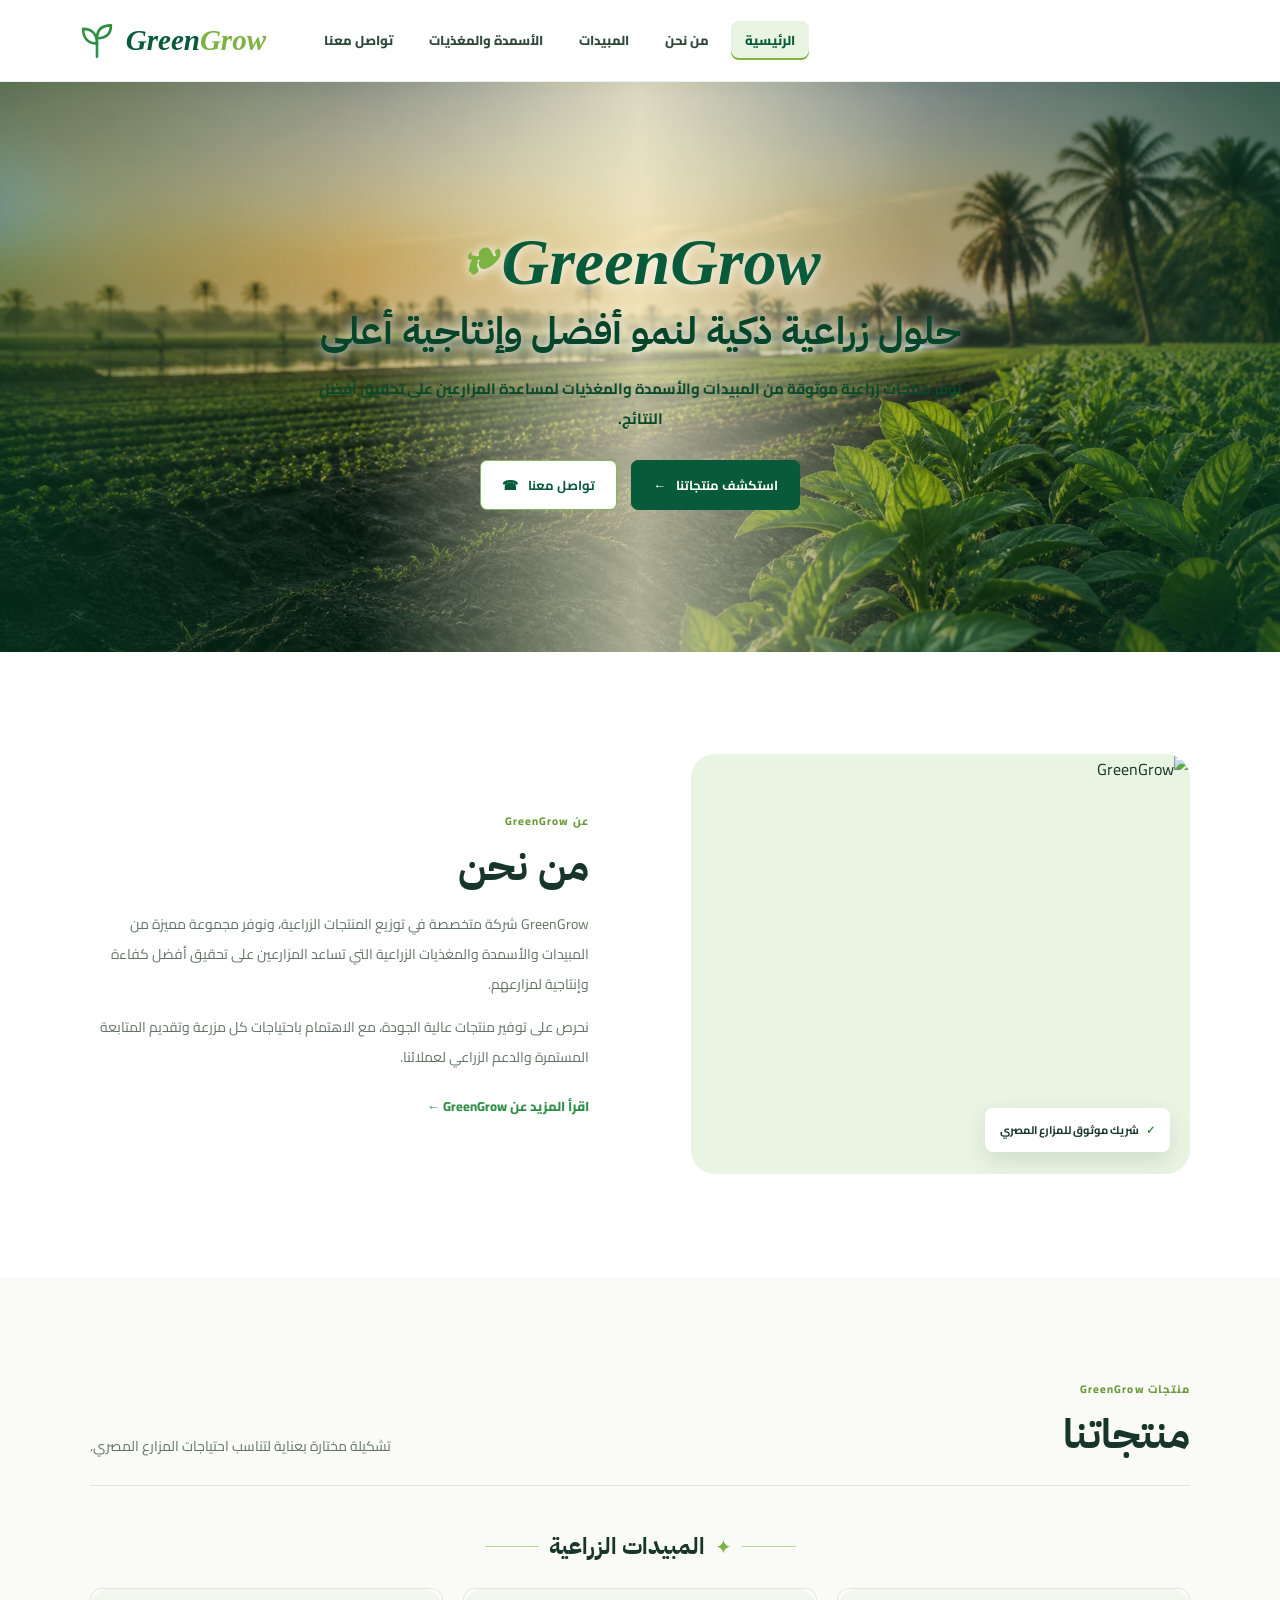
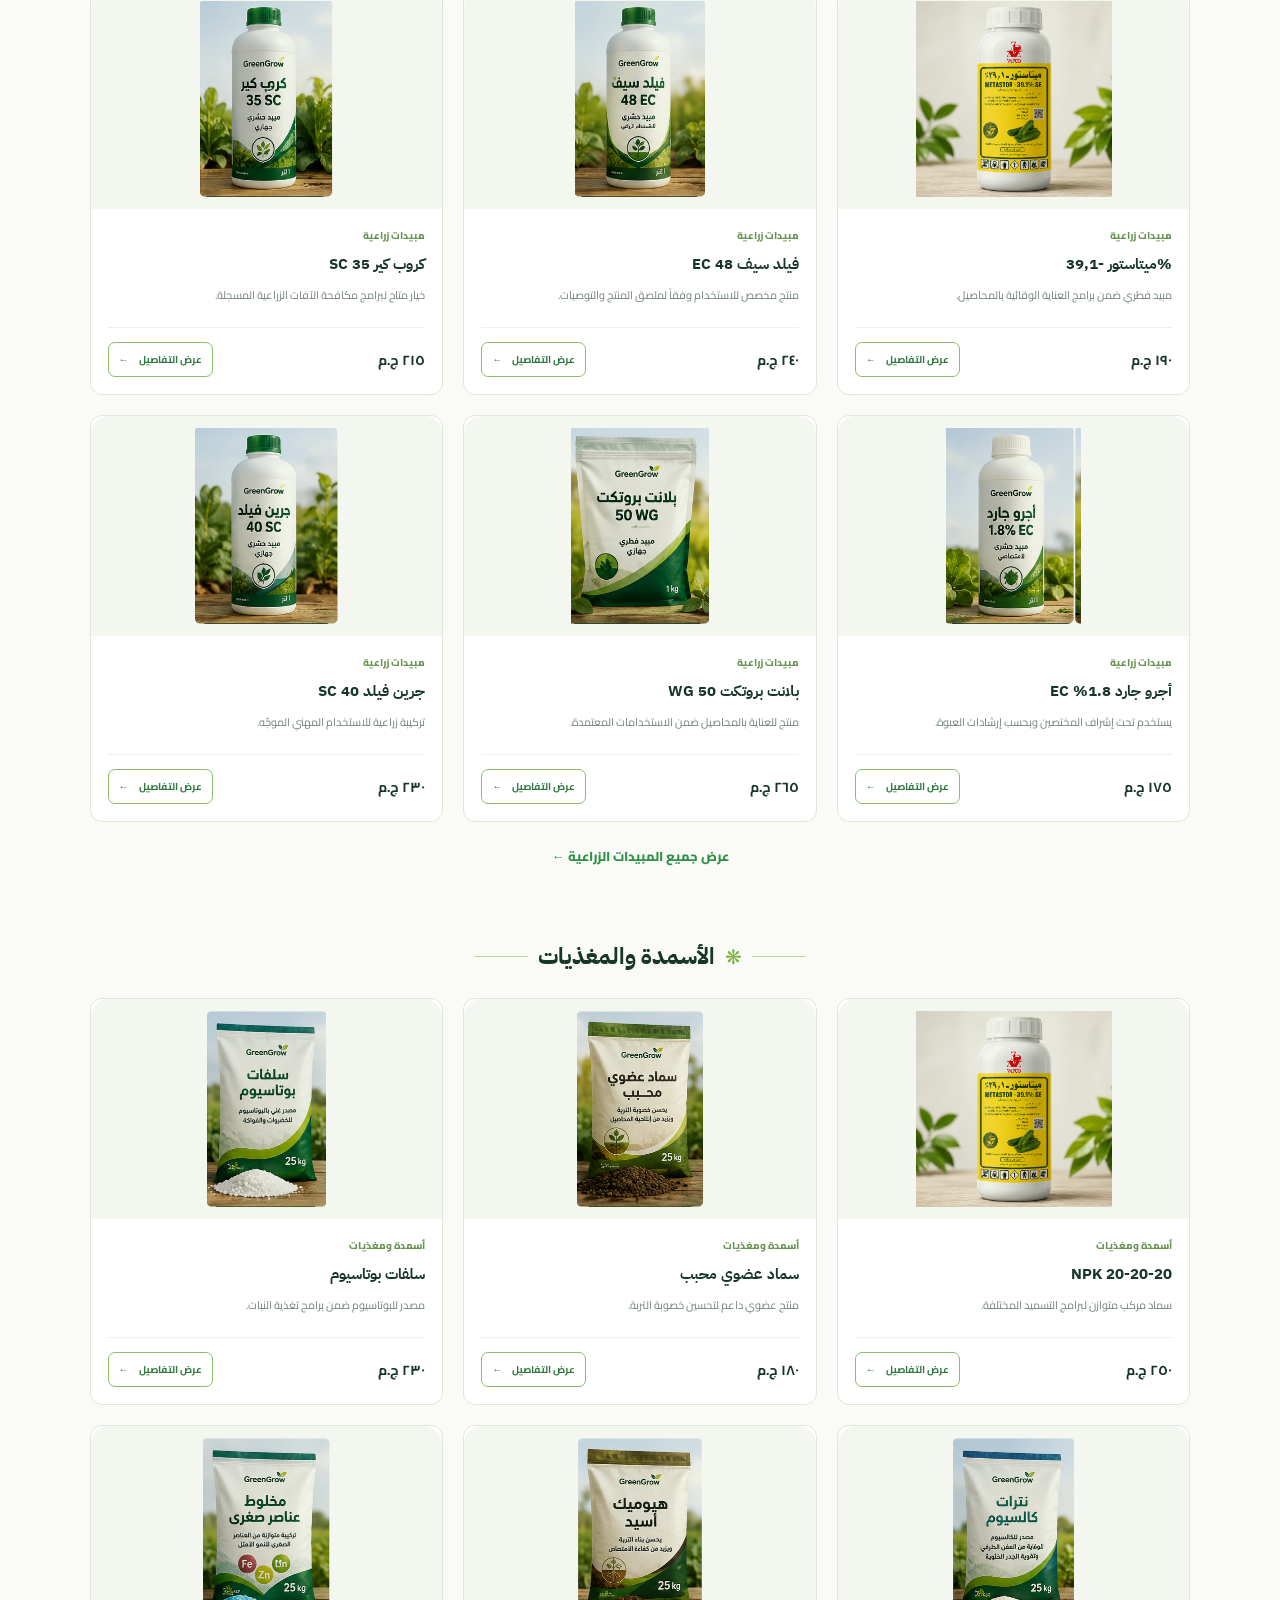
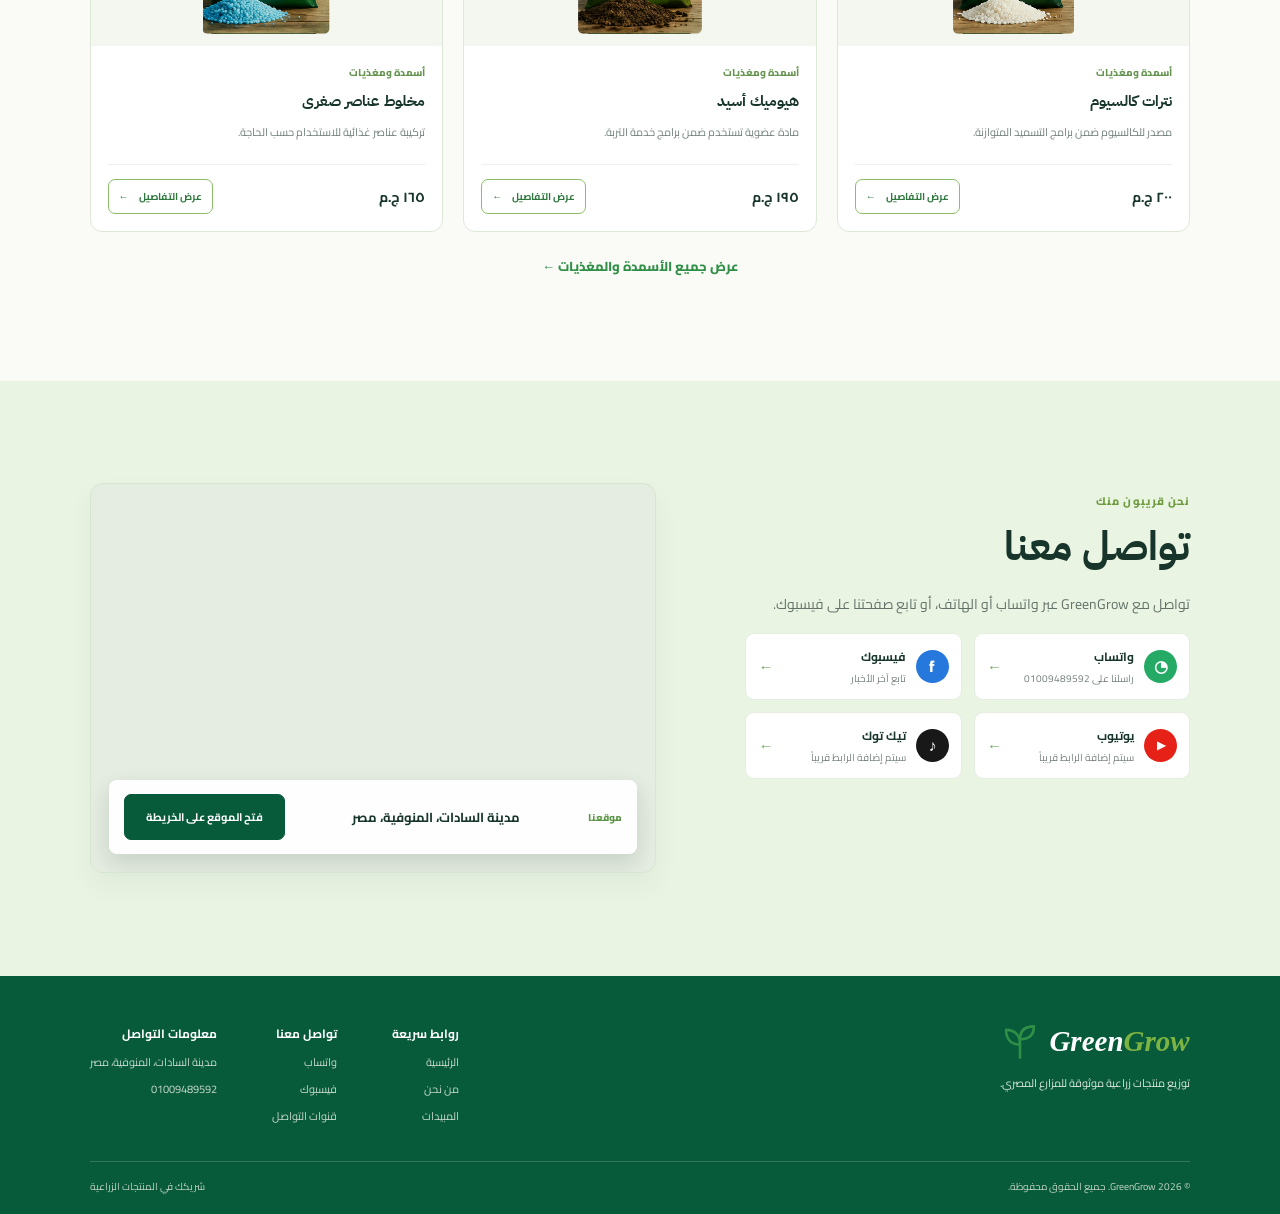
==== commit 82ac47e6: "Fix about section content and structure" ====
--- a/index.html
+++ b/index.html
@@ -17,7 +17,7 @@
   <main>
     <section class="hero" aria-labelledby="heroTitle"><div class="hero-overlay"></div><div class="hero-content"><div class="hero-brand"><span>❧</span><bdi>GreenGrow</bdi></div><h1 id="heroTitle">حلول زراعية ذكية لنمو أفضل وإنتاجية أعلى</h1><p>نوفر منتجات زراعية موثوقة من المبيدات والأسمدة والمغذيات لمساعدة المزارعين على تحقيق أفضل النتائج.</p><div class="hero-actions"><a class="primary-button" href="#products">استكشف منتجاتنا <span>←</span></a><a class="secondary-button" href="#contact">تواصل معنا <span>☎</span></a></div></div></section>
 
-    <section class="about section" id="about"><div class="about-art"> <img src="assets/about-image.png" alt="GreenGrow"><div class="circle"></div><div class="plant-icon">❧</div><div class="about-note"><span>✓</span> شريك موثوق للمزارع المصري</div></div><div class="about-copy"><p class="kicker">عن GreenGrow</p><h2>من نحن</h2><p>GreenGrow شركة متخصصة في توزيع المنتجات الزراعية، ونوفر مجموعة مميزة من المبيدات والأسمدة والمغذيات الزراعية التي تساعد المزارعين على تحقيق أفضل كفاءة وإنتاجية لمزارعهم.</p><p>نحرص على توفير منتجات عالية الجودة، مع الاهتمام باحتياجات كل مزرعة وتقديم المتابعة المستمرة والدعم الزراعي لعملائنا.</p><a class="inline-link" href="about.html">اقرأ المزيد عن GreenGrow ←</a></div></section>
+    <section class="about section" id="about"><div class="about-art"> <img src="assets/metastor-392.png" alt="GreenGrow"><div class="about-note"><span>✓</span> شريك موثوق للمزارع المصري</div></div><div class="about-copy"><p class="kicker">عن GreenGrow</p><h2>من نحن</h2><p>GreenGrow شركة متخصصة في توزيع المنتجات الزراعية، ونوفر مجموعة مميزة من المبيدات والأسمدة والمغذيات الزراعية التي تساعد المزارعين على تحقيق أفضل كفاءة وإنتاجية لمزارعهم.</p><p>نحرص على توفير منتجات عالية الجودة، مع الاهتمام باحتياجات كل مزرعة وتقديم المتابعة المستمرة والدعم الزراعي لعملائنا.</p><a class="inline-link" href="about.html">اقرأ المزيد عن GreenGrow ←</a></div></section>
 
     <section class="products section" id="products"><div class="section-intro"><div><p class="kicker">منتجات GreenGrow</p><h2>منتجاتنا</h2></div><p>تشكيلة مختارة بعناية لتناسب احتياجات المزارع المصري.</p></div>
       <div class="category-title" id="pesticides"><span class="title-mark">✦</span><div><h3>المبيدات الزراعية</h3><p>خيارات متاحة للعناية بالمحاصيل ضمن الاستخدامات المسجلة.</p></div></div><div class="product-grid" id="pesticideGrid"></div><a class="category-link" href="pesticides.html">عرض جميع المبيدات الزراعية ←</a>
--- a/styles.css
+++ b/styles.css
@@ -124,4 +124,10 @@
         object-position: center;
     }
 }
+    .about-art {
+    background-image: url('assets/about-image.png');
+    background-size: cover;
+    background-position: center;
+    background-repeat: no-repeat;
 }
+}
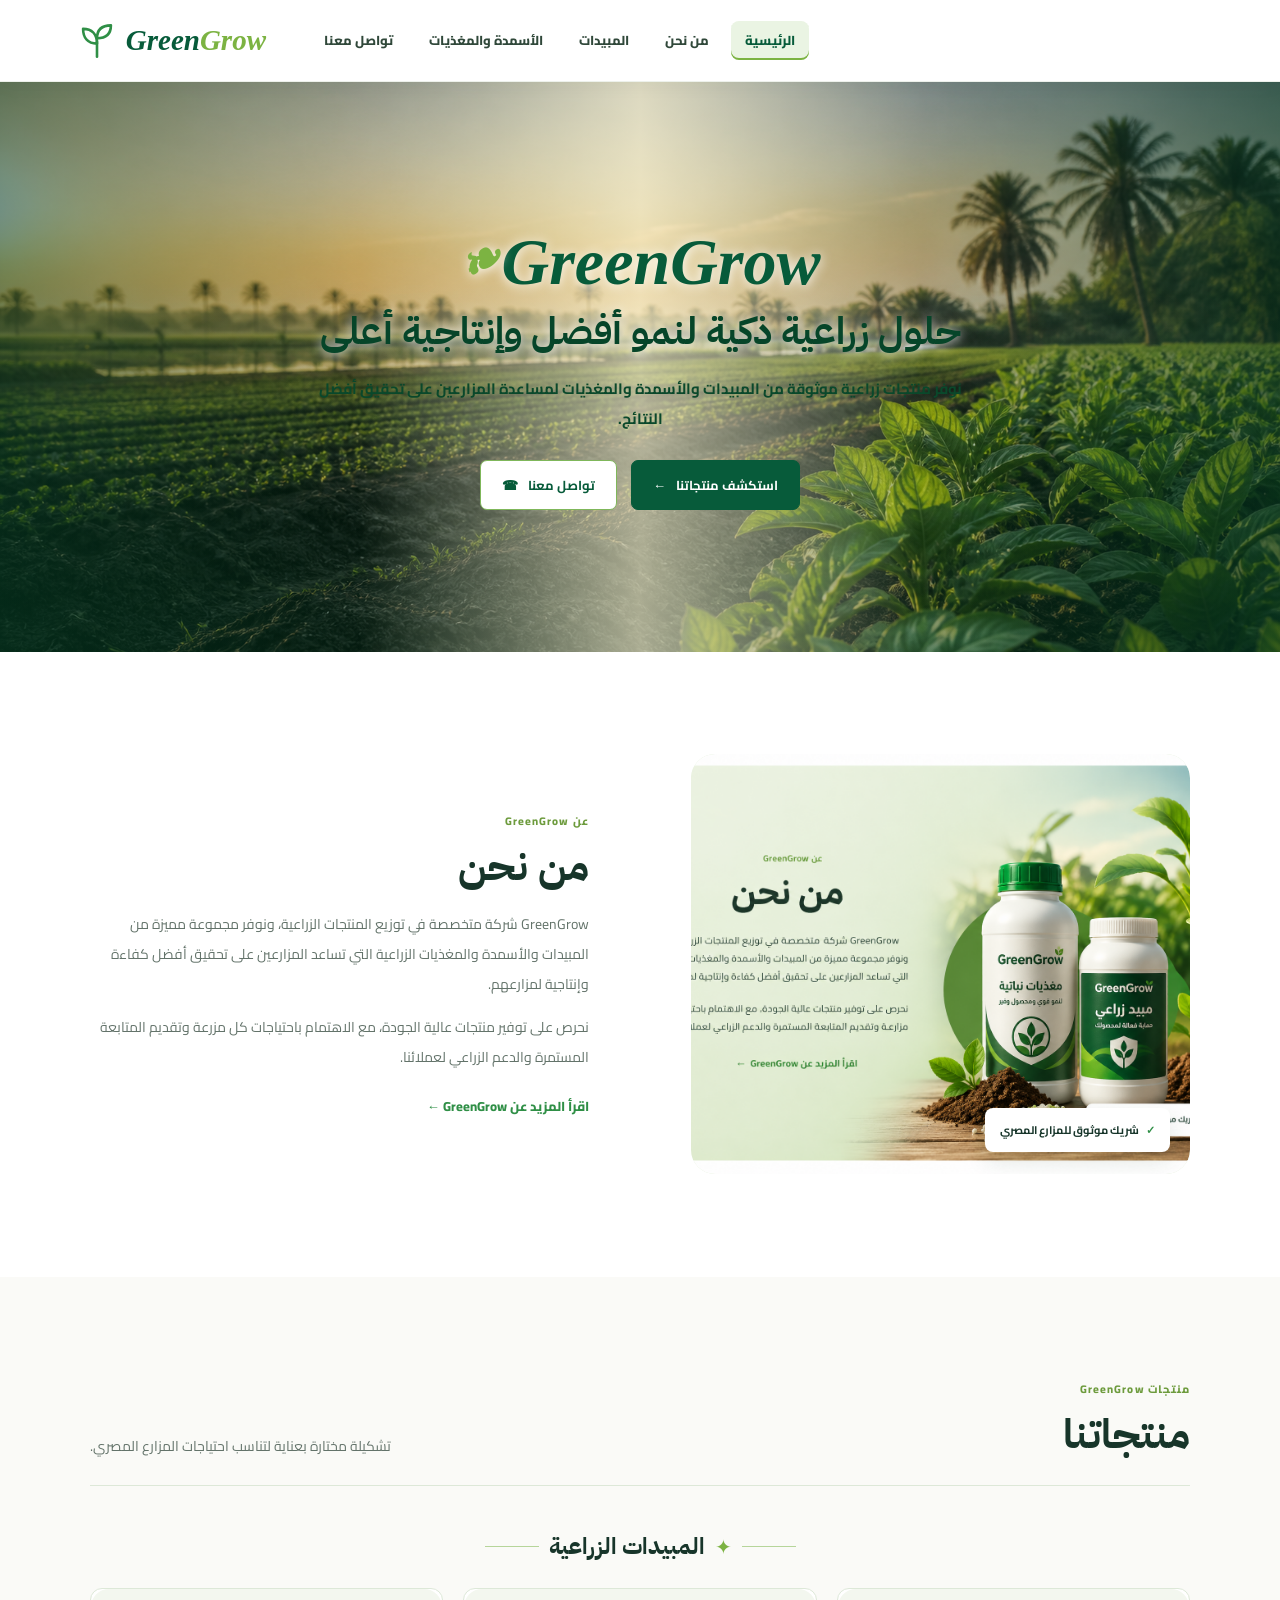
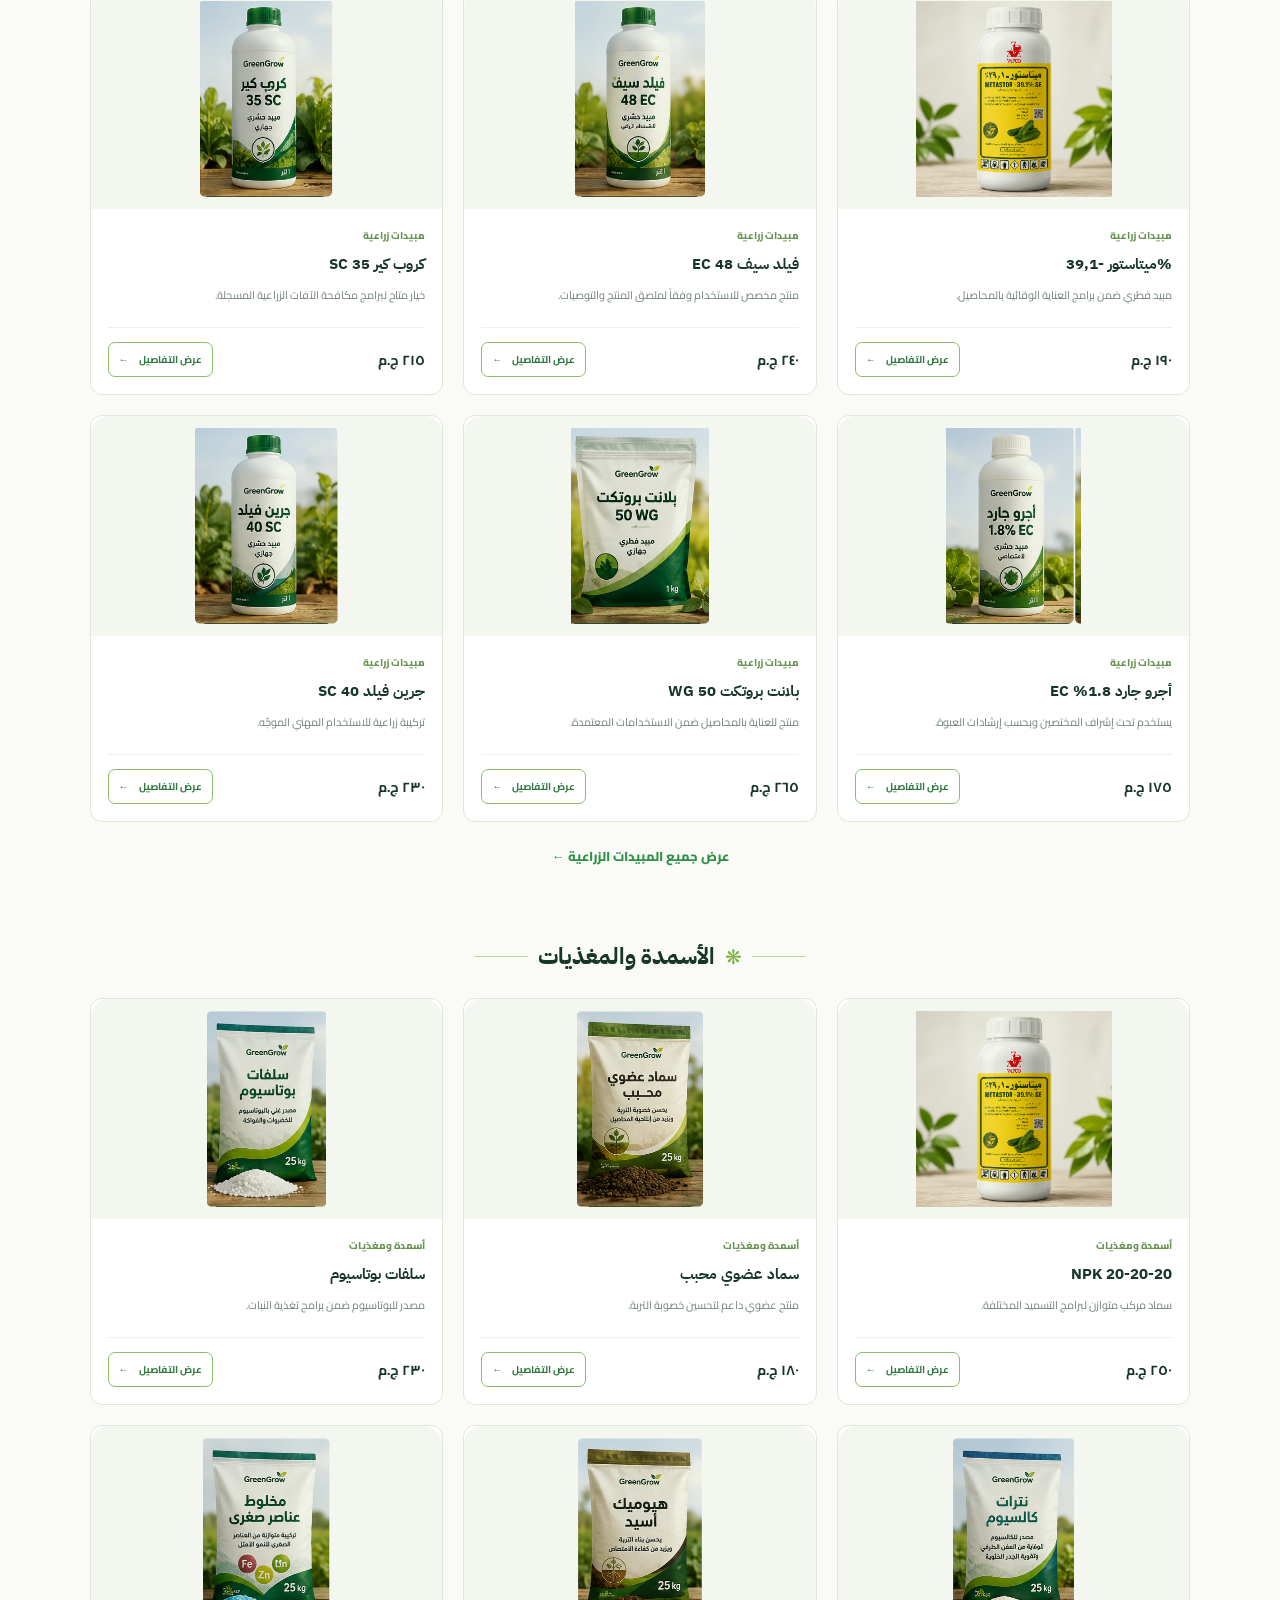
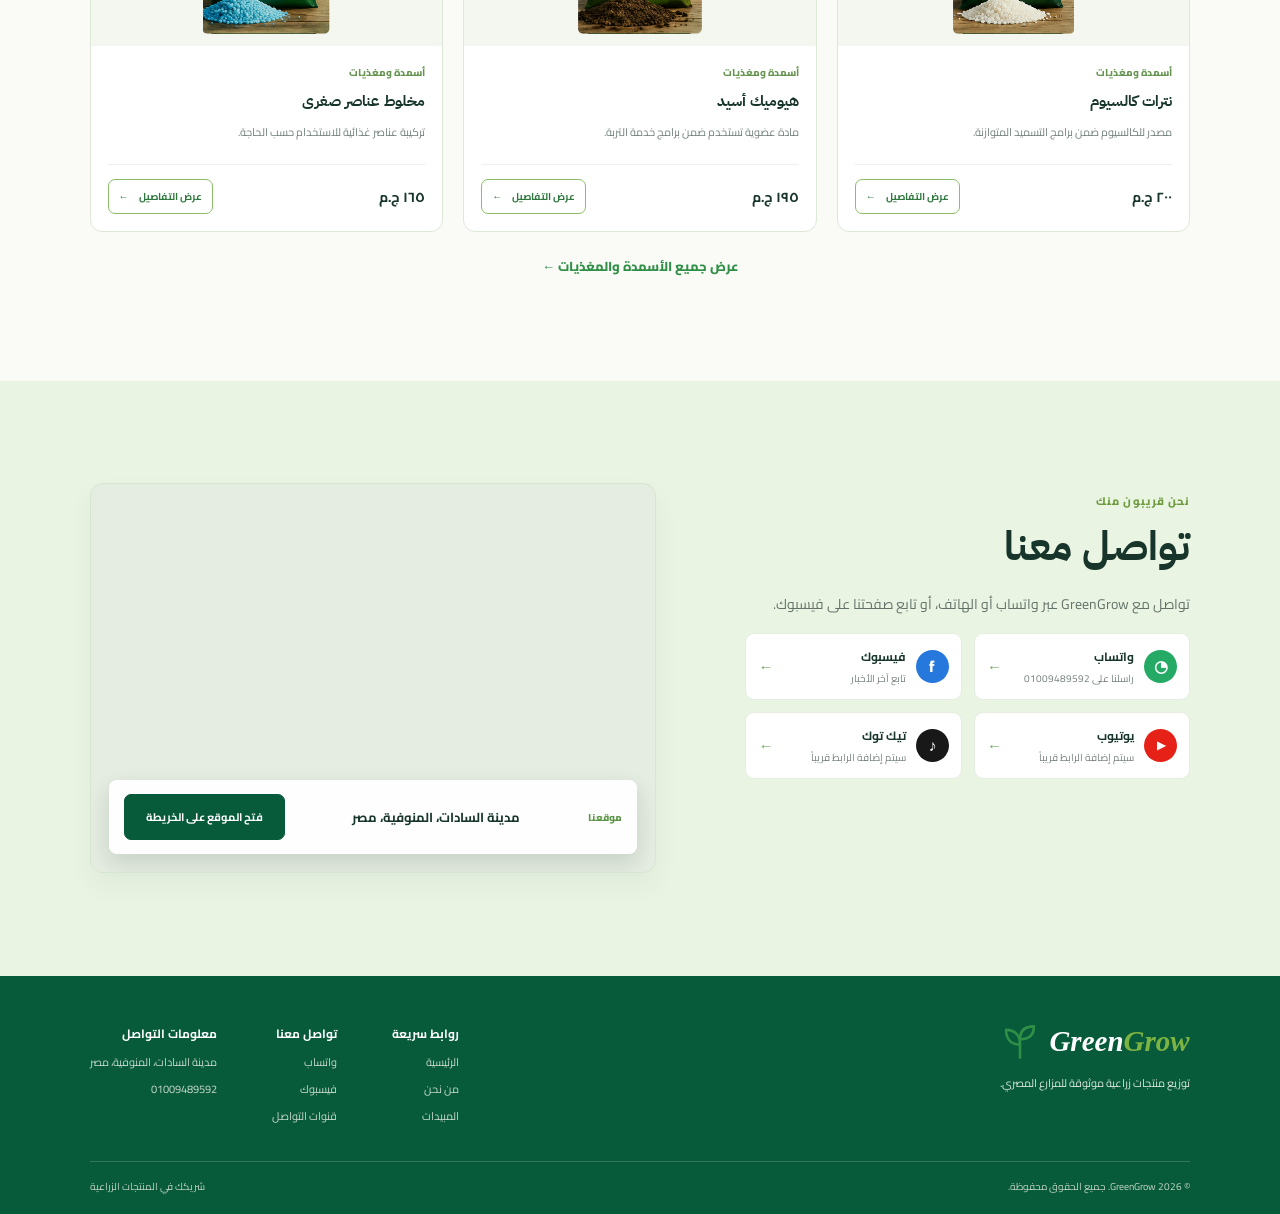
==== commit 13e42fa7: "Update index.html" ====
--- a/index.html
+++ b/index.html
@@ -17,7 +17,7 @@
   <main>
     <section class="hero" aria-labelledby="heroTitle"><div class="hero-overlay"></div><div class="hero-content"><div class="hero-brand"><span>❧</span><bdi>GreenGrow</bdi></div><h1 id="heroTitle">حلول زراعية ذكية لنمو أفضل وإنتاجية أعلى</h1><p>نوفر منتجات زراعية موثوقة من المبيدات والأسمدة والمغذيات لمساعدة المزارعين على تحقيق أفضل النتائج.</p><div class="hero-actions"><a class="primary-button" href="#products">استكشف منتجاتنا <span>←</span></a><a class="secondary-button" href="#contact">تواصل معنا <span>☎</span></a></div></div></section>
 
-    <section class="about section" id="about"><div class="about-art"> <img src="assets/metastor-392.png" alt="GreenGrow"><div class="about-note"><span>✓</span> شريك موثوق للمزارع المصري</div></div><div class="about-copy"><p class="kicker">عن GreenGrow</p><h2>من نحن</h2><p>GreenGrow شركة متخصصة في توزيع المنتجات الزراعية، ونوفر مجموعة مميزة من المبيدات والأسمدة والمغذيات الزراعية التي تساعد المزارعين على تحقيق أفضل كفاءة وإنتاجية لمزارعهم.</p><p>نحرص على توفير منتجات عالية الجودة، مع الاهتمام باحتياجات كل مزرعة وتقديم المتابعة المستمرة والدعم الزراعي لعملائنا.</p><a class="inline-link" href="about.html">اقرأ المزيد عن GreenGrow ←</a></div></section>
+    <section class="about section" id="about"><div class="about-art"> <img src="assets/products/metastor-392.png" alt="GreenGrow" alt="GreenGrow"><div class="about-note"><span>✓</span> شريك موثوق للمزارع المصري</div></div><div class="about-copy"><p class="kicker">عن GreenGrow</p><h2>من نحن</h2><p>GreenGrow شركة متخصصة في توزيع المنتجات الزراعية، ونوفر مجموعة مميزة من المبيدات والأسمدة والمغذيات الزراعية التي تساعد المزارعين على تحقيق أفضل كفاءة وإنتاجية لمزارعهم.</p><p>نحرص على توفير منتجات عالية الجودة، مع الاهتمام باحتياجات كل مزرعة وتقديم المتابعة المستمرة والدعم الزراعي لعملائنا.</p><a class="inline-link" href="about.html">اقرأ المزيد عن GreenGrow ←</a></div></section>
 
     <section class="products section" id="products"><div class="section-intro"><div><p class="kicker">منتجات GreenGrow</p><h2>منتجاتنا</h2></div><p>تشكيلة مختارة بعناية لتناسب احتياجات المزارع المصري.</p></div>
       <div class="category-title" id="pesticides"><span class="title-mark">✦</span><div><h3>المبيدات الزراعية</h3><p>خيارات متاحة للعناية بالمحاصيل ضمن الاستخدامات المسجلة.</p></div></div><div class="product-grid" id="pesticideGrid"></div><a class="category-link" href="pesticides.html">عرض جميع المبيدات الزراعية ←</a>
